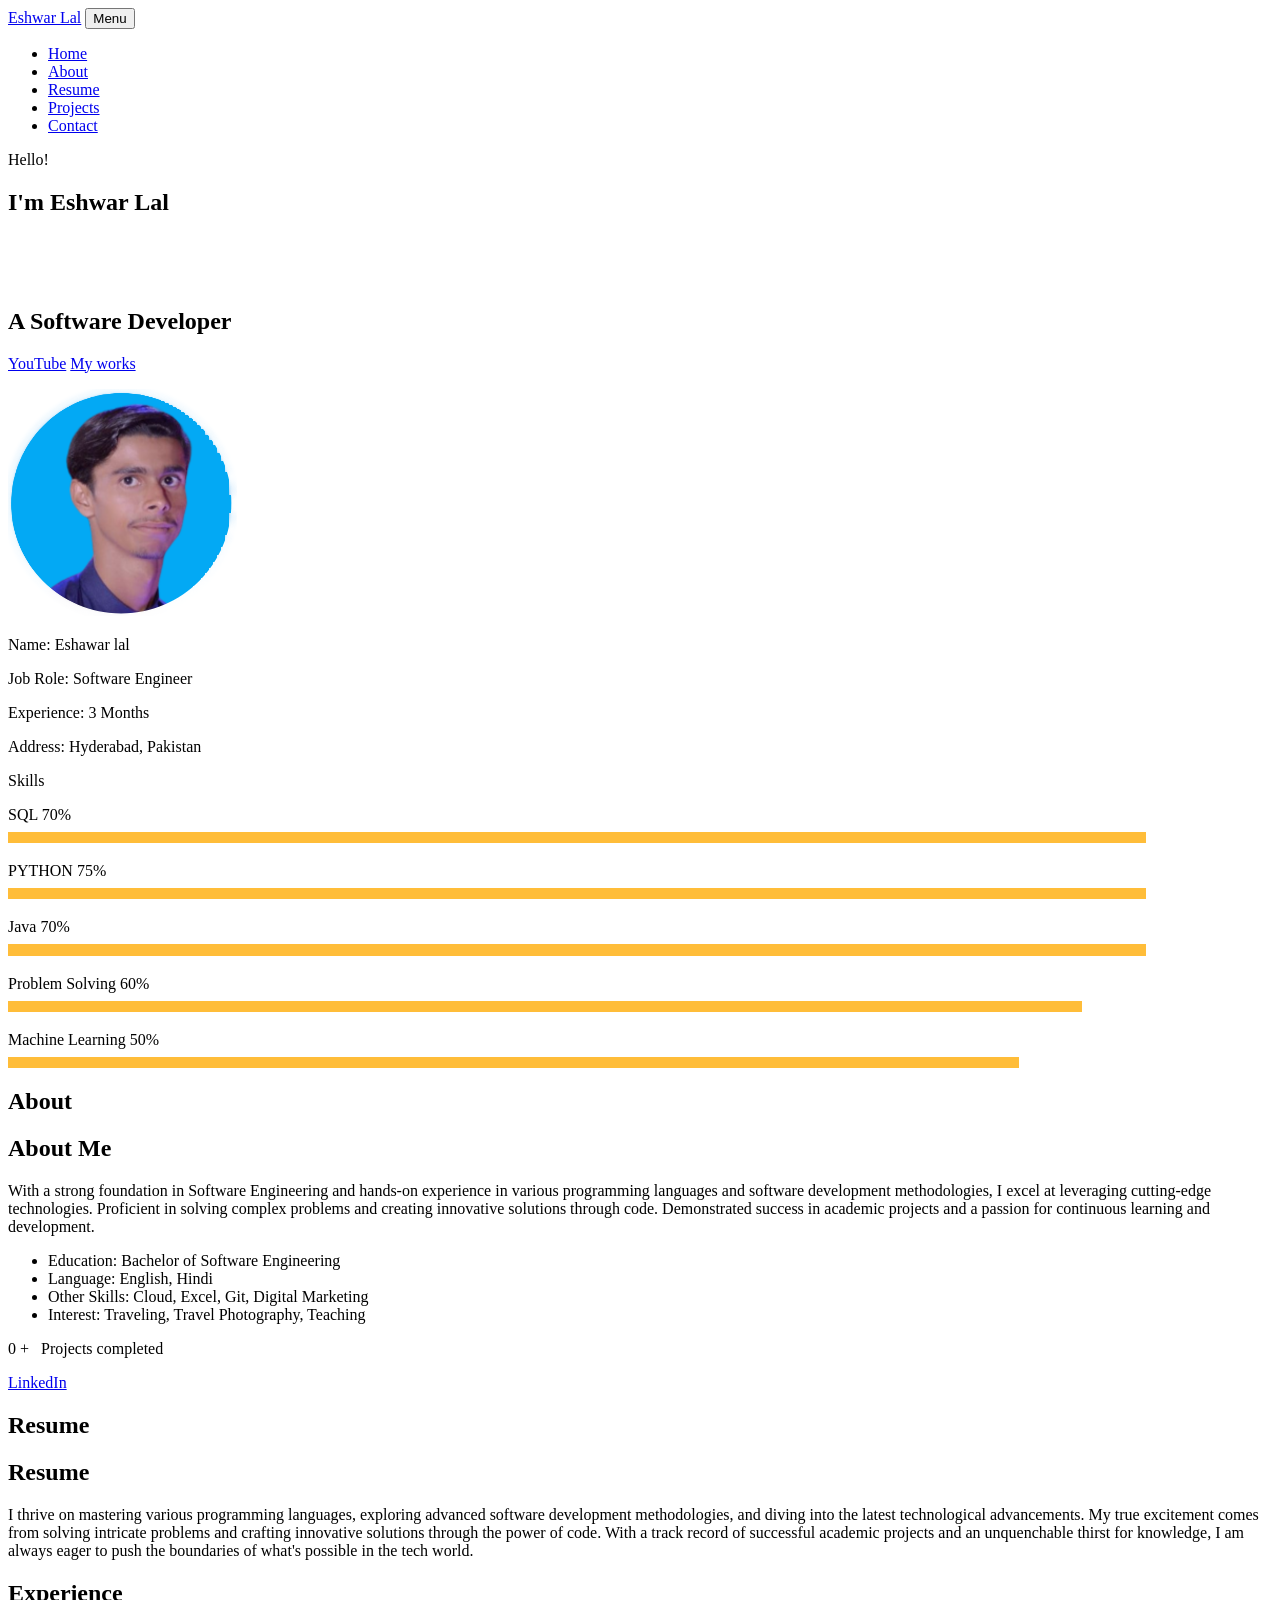
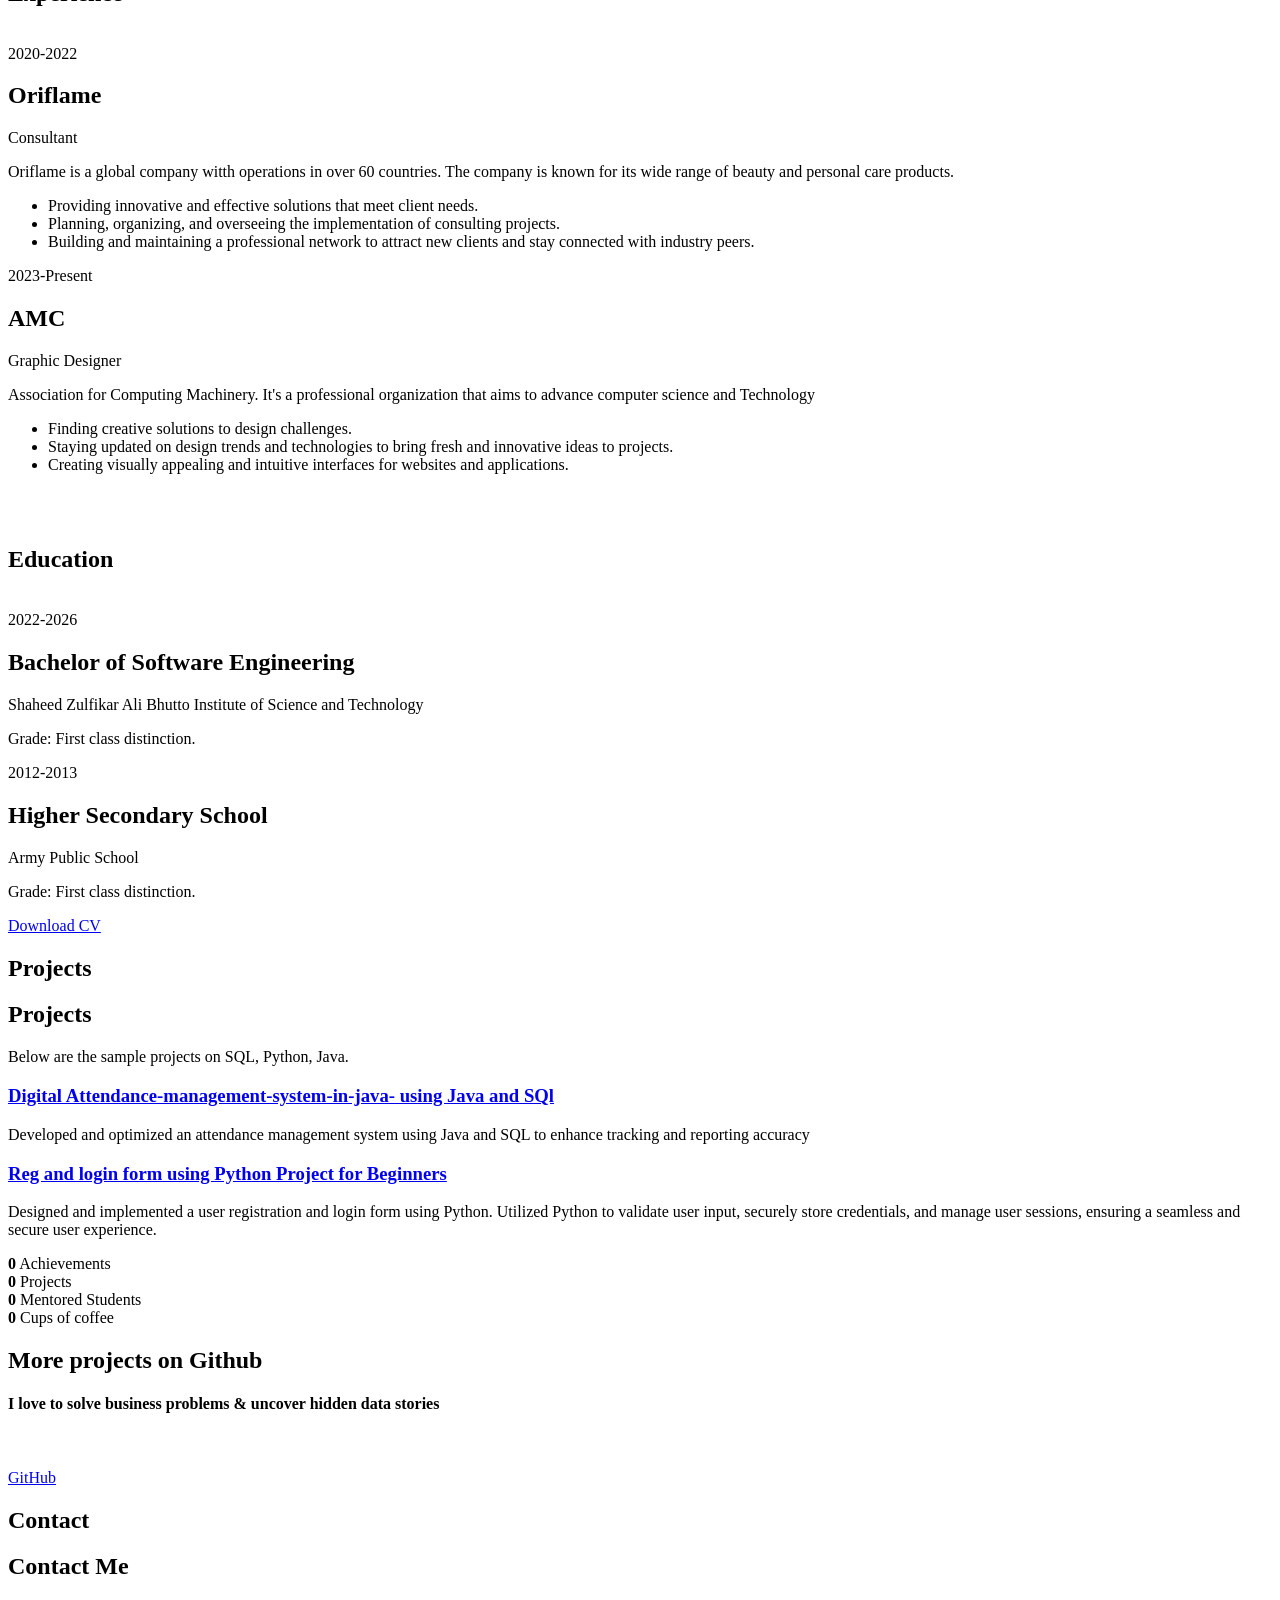
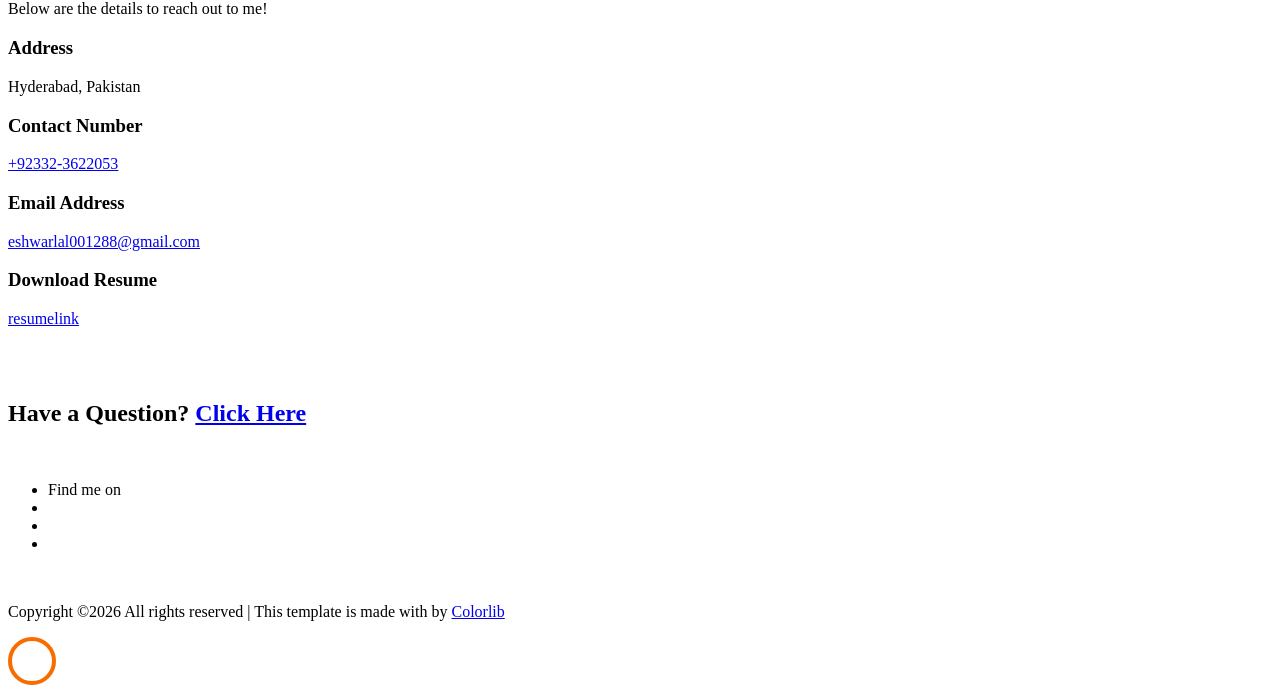
==== index.html @ bea57ed6 "initial commit" ====
<!DOCTYPE html>
<html lang="en">
  <head>
    <title>Eshwar Lal Portfolio</title>
    <meta charset="utf-8">
    <meta name="viewport" content="width=device-width, initial-scale=1, shrink-to-fit=no">
    
    <link href="https://fonts.googleapis.com/css?family=Poppins:100,200,300,400,500,600,700,800,900" rel="stylesheet">

    <link rel="stylesheet" href="css/open-iconic-bootstrap.min.css">
    <link rel="stylesheet" href="css/animate.css">
    
    <link rel="stylesheet" href="css/owl.carousel.min.css">
    <link rel="stylesheet" href="css/owl.theme.default.min.css">
    <link rel="stylesheet" href="css/magnific-popup.css">

    <link rel="stylesheet" href="css/aos.css">

    <link rel="stylesheet" href="css/ionicons.min.css">
    
    <link rel="stylesheet" href="css/flaticon.css">
    <link rel="stylesheet" href="css/icomoon.css">
    <link rel="stylesheet" href="css/style.css">



<style>

/*======================================
//--//-->   ABOUT
======================================*/

.about-mf .box-shadow-full {
  padding-top: 4rem;
  padding-bottom: 4rem;
}

.about-mf .about-img {
  margin-bottom: 2rem;
}

.about-mf .about-img img {
  margin-left: 10px;
}


.skill-mf .progress {
  /* background-color: #cde1f8; */
  margin: .5rem 0 1.2rem 0;
  border-radius: 0;
  height: .7rem;
}

.skill-mf .progress .progress-bar {
  height: .7rem;
  background-color: #ffbd39;
}


/* Animation styles */
#typing-animation {
  position: relative;
  font-size: 30px;
  font-weight: bold;
  color: rgb(255, 255, 255);
  overflow: hidden;
  white-space: nowrap;
  animation: typing 3s steps(20, end) infinite;
}

#typing-animation:before {
  content: "";
  /* position: absolute; */
  top: 0;
  left: 0;
  width: 0;
  height: 100%;
  background-color: #ccc;
  animation: typing-cursor 0.5s ease-in-out infinite;
}

@keyframes typing {
  from {
    width: 0;
  }
  to {
    width: 100%;
  }
}

@keyframes typing-cursor {
  from {
    width: 5px;
  }
  to {
    width: 0;
  }
}


/* project image zoom effect */

.zoom-effect {
  overflow: hidden;
  transition: transform 0.3s ease-out;
}

.zoom-effect:hover {
  transform: scale(1.1);
}


</style>


  </head>
  <body data-spy="scroll" data-target=".site-navbar-target" data-offset="300">
	  
	  
    <nav class="navbar navbar-expand-lg navbar-dark ftco_navbar ftco-navbar-light site-navbar-target" id="ftco-navbar">
	    <div class="container">
	      <a class="navbar-brand" href="index.html">Eshwar Lal</a>
	      <button class="navbar-toggler js-fh5co-nav-toggle fh5co-nav-toggle" type="button" data-toggle="collapse" data-target="#ftco-nav" aria-controls="ftco-nav" aria-expanded="false" aria-label="Toggle navigation">
	        <span class="oi oi-menu"></span> Menu
	      </button>

	      <div class="collapse navbar-collapse" id="ftco-nav">
	        <ul class="navbar-nav nav ml-auto">
	          <li class="nav-item"><a href="#home-section" class="nav-link"><span>Home</span></a></li>
	          <li class="nav-item"><a href="#about-section" class="nav-link"><span>About</span></a></li>
	          <li class="nav-item"><a href="#resume-section" class="nav-link"><span>Resume</span></a></li>
	          <li class="nav-item"><a href="#project-section" class="nav-link"><span>Projects</span></a></li>
	          <li class="nav-item"><a href="#contact-section" class="nav-link"><span>Contact</span></a></li>
	        </ul>
	      </div>
	    </div>
	  </nav>
	  <section id="home-section" class="hero">
		  <div class="home-slider  owl-carousel">
	       <div class="slider-item ">
	      	<div class="overlay"></div>
	         <div class="container">
	          <div class="row d-md-flex no-gutters slider-text align-items-end justify-content-end" data-scrollax-parent="true">
	          	<div class="one-third js-fullheight order-md-last img" style="background-image:url(images/.png);">
	          	 <div class="overlay"></div>
	          	</div>
		          <div class="one-forth d-flex  align-items-center ftco-animate" data-scrollax=" properties: { translateY: '70%' }">
		          	<div class="text">
		          		<span class="subheading">Hello!</span>
			            <h1 class="mb-4 mt-3">I'm <span>Eshwar Lal </span></h1>

						<!-- Element to contain animated typing -->
						<span id="typing-animation"></span>

						<script>

						// Initialize the typing animation
						const typingAnimationElement = document.getElementById('typing-animation');

						// Create an array of typing text
						const typingTexts = [
						'Software Engineer  ',
						// 'Engineer  ',
						
						];

						// Create a function to display the typing animation for a given text
						function playTypingAnimation(text) {
						// Loop through each character and add it to the element
						for (let i = 0; i < text.length; i++) {
							setTimeout(() => {
							typingAnimationElement.textContent += text[i];
							}, i * 200); // Increase the delay to slow down the typing animation
						}

						// Once the animation is complete, reset the text and start over
						setTimeout(() => {
							typingAnimationElement.textContent = '';
							playTypingAnimation(typingTexts[(typingTexts.indexOf(text) + 1) % typingTexts.length]);
						}, text.length * 200);
						}

						// Start the typing animation loop
						playTypingAnimation(typingTexts[0]);

						</script>

						<br>
						<br>
			            <h2>A Software Developer </h2>
						<!-- <h2 class="d-flex" style="margin-bottom: 0">With over 5 years of experience</h2> -->
						<!-- <br> -->
			            <p><a href="https://www.youtube.com/@rathieshwar214" class="btn btn-primary py-3 px-4">YouTube</a> 
							<a href="https://github.com/Eshwarrathi" class="btn btn-white btn-outline-white py-3 px-4">My works</a></p>
		            </div>
		          </div>
	        	</div>
	        </div>
	      </div>
		</div>
    </section>



    <section class="ftco-about img ftco-section ftco-no-pb" id="about-section">
    	<div class="container">
			<div class="row">
				<div class="row d-flex align-items-stretch">
				<!-- <div class="row d-flex"> -->
					<div class="col-md-6 col-lg-5 d-flex">
						<div class="img-about img d-flex align-items-stretch">
							<div class="overlay">
								<div class="row">
									<div class="col-sm-6 col-md-5">
									  <div class="about-img">
										<img src="images/about-me.png" class="img-fluid rounded b-shadow-a" alt="">
									  </div>
									</div>
									<!-- Details next to profile image -->
									<div class="col-sm-6 col-md-7">
									  <div class="about-info">
										<p><span class="title-s">Name: </span> <span>Eshawar lal</span></p>
										<p><span class="title-s">Job Role: </span> <span>Software Engineer</span></p>
										<p><span class="title-s">Experience: </span> <span>3 Months</span></p>
										<p><span class="title-s">Address: </span> <span>Hyderabad, Pakistan</span></p>
									  </div>
									</div>
								  </div>

								<div class="skill-mf">
									<p class="title-s">Skills</p>
									<span>SQL</span> <span class="pull-right">70%</span>
									<div class="progress">
										<div class="progress-bar" role="progressbar" style="width: 90%;" aria-valuenow="95" aria-valuemin="0"
											aria-valuemax="100"></div>
									</div>
									
									<span>PYTHON</span> <span class="pull-right">75%</span>
									<div class="progress">
										<div class="progress-bar" role="progressbar" style="width: 90%" aria-valuenow="85" aria-valuemin="0"
											aria-valuemax="100"></div>
									</div>
									
									<span>Java</span> <span class="pull-right">70%</span>
									<div class="progress">
										<div class="progress-bar" role="progressbar" style="width: 90%" aria-valuenow="90" aria-valuemin="0"
											aria-valuemax="100"></div>
									</div>
									
									<span>Problem Solving</span> <span class="pull-right">60%</span>
									<div class="progress">
										<div class="progress-bar" role="progressbar" style="width: 85%" aria-valuenow="85" aria-valuemin="0"
											aria-valuemax="100"></div>
									</div>
									
									<span>Machine Learning</span> <span class="pull-right">50%</span>
									<div class="progress">
										<div class="progress-bar" role="progressbar" style="width: 80%" aria-valuenow="80" aria-valuemin="0"
											aria-valuemax="100"></div>
									</div>
								</div>
							</div>
						</div>
					</div>
					
					<div class="col-md-6 col-lg-7 pl-lg-5 pb-5">
						<div class="row justify-content-start pb-3">
							<div class="col-md-12 heading-section ftco-animate">
								
								<h1 class="big">About</h1>
								<h2 class="mb-4">About Me</h2>
								
								<p>With a strong foundation in Software Engineering and hands-on experience in various programming languages and software development methodologies, 
									I excel at leveraging cutting-edge technologies. Proficient in solving complex problems and creating innovative solutions through code. 
									Demonstrated success in academic projects and a passion for continuous learning and development.</p>
								<ul class="about-info mt-4 px-md-0 px-2">
									<!-- <li class="d-flex"><span>Profile:</span> <span>Data Science &amp; Analytics</span></li> -->
									<!-- <li class="d-flex"><span>Domain:</span> <span>Retail, Ecommerce, BFSI &amp; Digital Marketing</span></li> -->
									<li class="d-flex"><span>Education:</span> <span>Bachelor of Software Engineering</span></li>
									<li class="d-flex"><span>Language:</span> <span>English, Hindi</span></li>
									<!-- <li class="d-flex"><span>BI Tools:</span> <span>Microsoft Power BI, Looker &amp; Tableau</span></li> -->
									<li class="d-flex"><span>Other Skills:</span> <span>Cloud, Excel, Git, Digital Marketing</span></li>
									<li class="d-flex"><span>Interest:</span> <span>Traveling, Travel Photography, Teaching</span></li>
									
								</ul>
							</div>
						</div>


						<div class="counter-wrap ftco-animate d-flex mt-md-3">
							<div class="text">
								<p class="mb-4">
									<span class="number" data-number="5">0</span> <span>+</span>
									<span>&nbsp; Projects completed</span>
								</p>
								<p><a href="https://www.linkedin.com/in/eshwarrathi" class="btn btn-primary py-3 px-3">LinkedIn</a></p>
							</div>
						</div>
					</div>
				</div>
			</div>
		</div>
    </section>



	
    <section class="ftco-section ftco-no-pb" id="resume-section">
    	<div class="container">
    		<div class="row justify-content-center pb-5">
          <div class="col-md-10 heading-section text-center ftco-animate">
          	<h1 class="big big-2">Resume</h1>
            <h2 class="mb-4">Resume</h2>
            <p>I thrive on mastering various programming languages, exploring advanced software development methodologies, and diving into the latest technological advancements. My true excitement comes from solving intricate problems and crafting innovative solutions through the power of code. With a track record of successful academic projects and an unquenchable thirst for knowledge, I am always eager to push the boundaries of what's possible in the tech world.</p>
          </div>
        </div>

		<div class="row">
			<h1 class="big-4">Experience</h1>
			<div class="underline"></div>
		</div>
		<br>
		
		<div class="row">
				<div class="col-md-6">
					<div class="resume-wrap ftco-animate">
						<span class="date">2020-2022</span>
						<h2>Oriflame</h2>
						<span class="position">Consultant</span>
						<p class="mt-4">Oriflame is a global company witth operations in over 60 countries. The company is known for its wide range of beauty and personal care products. 
							<ul>
								<li>Providing innovative and effective solutions that meet client needs.</li>
								<li>Planning, organizing, and overseeing the implementation of consulting projects.</li>
								<li>Building and maintaining a professional network to attract new clients and stay connected with industry peers. </li>
							</ul>
						</p>
					</div>

				</div>

				<div class="col-md-6">
					<div class="resume-wrap ftco-animate">
						<span class="date">2023-Present</span>
						<h2>AMC</h2>
						<span class="position">Graphic Designer</span>
						<p class="mt-4">Association for Computing Machinery. It's a professional organization that aims to advance computer science and Technology  
							<ul>
								<li>Finding creative solutions to design challenges. </li>
								<li>Staying updated on design trends and technologies to bring fresh and innovative ideas to projects.</li>
								<li>Creating visually appealing and intuitive interfaces for websites and applications.</li>
							</ul>
						</p>
					</div>

				</div>
			</div>

		<br>
		<br>

		<div class="row">
			<h1 class="big-4">Education</h1>
			<div class="underline"></div>
		</div>
		<br>
		
			<div class="row">
    			<div class="col-md-6">
    				<div class="resume-wrap ftco-animate">
    					<span class="date">2022-2026</span>
    					<h2>Bachelor of Software Engineering</h2>
    					<span class="position">Shaheed Zulfikar Ali Bhutto Institute of Science and Technology </span>
    					<p class="mt-4">Grade: First class distinction.</p>
    				</div>
    			</div>

    			<div class="col-md-6">
    				<div class="resume-wrap ftco-animate">
    					<span class="date">2012-2013</span>
    					<h2>Higher Secondary School</h2>
    					<span class="position">Army Public School</span>
    					<p class="mt-4">Grade: First class distinction.</p>
    				</div>
				</div>
    		</div>

    		<div class="row justify-content-center mt-5">
    			<div class="col-md-6 text-center ftco-animate">
    				<p><a href="#" class="btn btn-primary py-4 px-5">Download CV</a></p>
    			</div>
    		</div>
    	</div>
    </section>

   

    <section class="ftco-section" id="project-section">
      <div class="container">
        <div class="row justify-content-center mb-5 pb-5">
          <div class="col-md-7 heading-section text-center ftco-animate">
            <h1 class="big big-2">Projects</h1>
            <h2 class="mb-4">Projects</h2>
            <p>Below are the sample projects on SQL, Python, Java.</p>
          </div>
        </div>
        <div class="row d-flex">
          <div class="col-md-4 d-flex ftco-animate">
          	<div class="blog-entry justify-content-end">
              <a href="https://github.com/Eshwarrathi/Attendance-management-system-in-java-" class="block-20 zoom-effect" style="background-image: url('images/attendance_management-copy.png');">
              </a>
              <div class="text mt-3 float-right d-block">

                <h3 class="heading"><a href="https://github.com/Eshwarrathi/Attendance-management-system-in-java-">Digital Attendance-management-system-in-java- using Java and SQl</a></h3>
                <p>Developed and optimized an attendance management system using Java and SQL to enhance tracking and reporting accuracy</p>
              </div>
            </div>
          </div>
          <div class="col-md-4 d-flex ftco-animate">
          	<div class="blog-entry justify-content-end">
              <a href="https://github.com/Eshwarrathi/reg-and-login-page-python" class="block-20 zoom-effect" style="background-image: url('images/proj_21.jpg');">
              </a>
              <div class="text mt-3 float-right d-block">

                <h3 class="heading"><a href="https://github.com/Eshwarrathi/reg-and-login-page-python">Reg and login form using Python Project for Beginners</a></h3>
                <p>Designed and implemented a user registration and login form using Python. Utilized Python to validate user input, securely store credentials, and manage user sessions, ensuring a seamless and secure user experience.</p>
              </div>
            </div>
          </div>
          <!-- <div class="col-md-4 d-flex ftco-animate">
          	<div class="blog-entry">
              <a href="https://github.com/rishabhnmishra/Madhav_Store_Analysis_PowerBI/blob/main/Madhav%20Store%20dashboard.jpg" class="block-20 zoom-effect" style="background-image: url('images/proj_3.jpg');">
              </a>
              <div class="text mt-3 float-right d-block">

                <h3 class="heading"><a href="https://github.com/rishabhnmishra/Madhav_Store_Analysis_PowerBI/blob/main/Madhav%20Store%20dashboard.jpg">Power BI Sales dashboard Project for Beginners</a></h3>
                <p>Designed a power bi dashboard for Madhav Store to track and analyze the online sales data acorss India.</p>
              </div>
            </div>
          </div>
        </div>
	<br> -->
		<!-- added justify-content-center to center align the last two projects -->
		<!-- <div class="row d-flex justify-content-center">  
			<div class="col-md-4 d-flex ftco-animate">
				<div class="blog-entry justify-content-end">
				<a href="https://github.com/rishabhnmishra/sales_forecasting/tree/main" class="block-20 zoom-effect" style="background-image: url('images/proj_4.jpg');">
				</a>
				<div class="text mt-3 float-right d-block">
  
				  <h3 class="heading"><a href="https://github.com/rishabhnmishra/sales_forecasting/tree/main">Sales Forecast- Time Series Forecasting</a></h3>
				  <p>Used multiple machine learning models to forecast sales (retail store) and performed time series analysis.</p>
				</div>
			  </div>
			</div>
			<div class="col-md-4 d-flex ftco-animate">
				<div class="blog-entry justify-content-end">
				<a href="https://github.com/rishabhnmishra/customer_segmentation/blob/main/Customer_Segmentation-final.ipynb" class="block-20 zoom-effect" style="background-image: url('images/proj_5.jpg');">
				</a>
				<div class="text mt-3 float-right d-block">
  
				  <h3 class="heading"><a href="https://github.com/rishabhnmishra/customer_segmentation/blob/main/Customer_Segmentation-final.ipynb">Customer Segmentation using clustering model</a></h3>
				  <p>Developed a ML model to give various recommendations of financial products &amp; services on target customer groups.</p>
				</div>
			  </div>
			</div>
		 </div>
	  </div> -->
    </section>

	<section class="ftco-section ftco-no-pt ftco-no-pb ftco-counter img" id="section-counter">
      <div class="container">
		<div class="row d-md-flex align-items-center">
          <div class="col-md d-flex justify-content-center counter-wrap ftco-animate">
            <div class="block-18">
              <div class="text">
                <strong class="number" data-number="20">0</strong>
                <span>Achievements</span>
              </div>
            </div>
          </div>
          <div class="col-md d-flex justify-content-center counter-wrap ftco-animate">
            <div class="block-18">
              <div class="text">
                <strong class="number" data-number="10">0</strong>
                <span>Projects</span>
              </div>
            </div>
          </div>
          <div class="col-md d-flex justify-content-center counter-wrap ftco-animate">
            <div class="block-18">
              <div class="text">
                <strong class="number" data-number="100">0</strong>
                <span>Mentored Students</span>
              </div>
            </div>
          </div>
          <div class="col-md d-flex justify-content-center counter-wrap ftco-animate">
            <div class="block-18">
              <div class="text">
                <strong class="number" data-number="500">0</strong>
                <span>Cups of coffee</span>
              </div>
            </div>
          </div>
        </div>
      </div>
	
	  <div class="ftco-section ftco-hireme img margin-top" style="background-image: url(images/bg_1.jpg)">
			<!-- <div class="container"> -->
				<div class="row justify-content-center">
					<div class="col-md-7 ftco-animate text-center">
						<h2>More projects on<span> Github  </span> </h2>
						<div class="heading"> <h4> I love to solve business problems &amp; uncover hidden data stories </h4>
						<br>
						<p><a href="https://github.com/Eshwarrathi" class="btn btn-primary py-3 px-5">GitHub</a></p>
						</div>
					</div>
				</div>
			<!-- </div> -->
		</div>
	</section>



    <section class="ftco-section contact-section ftco-no-pb" id="contact-section">
      <div class="container">
      	<div class="row justify-content-center mb-5 pb-3">
          <div class="col-md-7 heading-section text-center ftco-animate">
            <h1 class="big big-2">Contact</h1>
            <h2 class="mb-4">Contact Me</h2>
            <p>Below are the details to reach out to me!</p>
          </div>
        </div>

        <div class="row d-flex contact-info mb-5">
          <div class="col-md-6 col-lg-3 d-flex ftco-animate">
          	<div class="align-self-stretch box p-4 text-center">
          		<div class="icon d-flex align-items-center justify-content-center">
          			<span class="icon-map-signs"></span>
          		</div>
          		<h3 class="mb-4">Address</h3>
	            <p>Hyderabad, Pakistan</p>
	          </div>
          </div>
          <div class="col-md-6 col-lg-3 d-flex ftco-animate">
          	<div class="align-self-stretch box p-4 text-center">
          		<div class="icon d-flex align-items-center justify-content-center">
          			<span class="icon-phone2"></span>
          		</div>
          		<h3 class="mb-4">Contact Number</h3>
	            <p><a href="tel://0101010101">+92332-3622053</a></p>
	          </div>
          </div>
          <div class="col-md-6 col-lg-3 d-flex ftco-animate">
          	<div class="align-self-stretch box p-4 text-center">
          		<div class="icon d-flex align-items-center justify-content-center">
          			<span class="icon-paper-plane"></span>
          		</div>
          		<h3 class="mb-4">Email Address</h3>
	            <p><a href="mailto:info@yoursite.com">eshwarlal001288@gmail.com</a></p>
	          </div>
          </div>
          <div class="col-md-6 col-lg-3 d-flex ftco-animate">
          	<div class="align-self-stretch box p-4 text-center">
          		<div class="icon d-flex align-items-center justify-content-center">
          			<span class="icon-globe"></span>
          		</div>
          		<h3 class="mb-4">Download Resume</h3>
	            <p><a href="#">resumelink</a></p>
	          </div>
          </div>

		  <div class="container">
			<br>
			<br>
			<div class="row justify-content-center">
				<div class="col-md-7 ftco-animate text-center">
					<h2>Have a<span> Question?  </span> <a href="https://forms.gle/vqaLZ4JYTC4XZWhy6" class="btn btn-primary py-3 px-5">Click Here</a> </h2>
				</div>
			</div>
				<br>
					<ul class="ftco-footer-social list-unstyled d-flex justify-content-center align-items-center mb-0">
					  <li class="ftco-animate normal-txt">Find me on  </li>
					  <li class="ftco-animate"><a href="https://www.youtube.com/@rathieshwar214"><span class="icon-youtube"></span></a></li>
					  <li class="ftco-animate"><a href="https://www.linkedin.com/in/eshwarrathi/"><span class="icon-linkedin"></span></a></li>  
					  <!-- <li class="ftco-animate"><a href="https://twitter.com/rishabhnmishra"><span class="icon-twitter"></span></a></li>
					  <li class="ftco-animate"><a href="https://twitter.com/rishabhnmishra"><span class="icon-facebook"></span></a></li> -->
				      <li class="ftco-animate"><a href="https://www.instagram.com/im_eshwarrathi/"><span class="icon-instagram"></span></a></li>
					</ul>
				<br>
		   </div>
   </div>
 </section>


 
	
    <footer class="ftco-footer ftco-section">
		<div class="container">
		  <div class="row">
			<div class="col-md-12 text-center">
  
			  <p><!-- Link back to Colorlib can't be removed. Template is licensed under CC BY 3.0. -->
	Copyright &copy;<script>document.write(new Date().getFullYear());</script> All rights reserved | This template is made with <i class="icon-heart color-danger" aria-hidden="true"></i> by <a href="https://colorlib.com" target="_blank">Colorlib</a>
	<!-- Link back to Colorlib can't be removed. Template is licensed under CC BY 3.0. --></p>
			</div>
		  </div>
		</div>
	  </footer>


  <!-- loader -->
  <div id="ftco-loader" class="show fullscreen"><svg class="circular" width="48px" height="48px"><circle class="path-bg" cx="24" cy="24" r="22" fill="none" stroke-width="4" stroke="#eeeeee"/><circle class="path" cx="24" cy="24" r="22" fill="none" stroke-width="4" stroke-miterlimit="10" stroke="#F96D00"/></svg></div>


  <script src="js/jquery.min.js"></script>
  <script src="js/jquery-migrate-3.0.1.min.js"></script>
  <script src="js/popper.min.js"></script>
  <script src="js/bootstrap.min.js"></script>
  <script src="js/jquery.easing.1.3.js"></script>
  <script src="js/jquery.waypoints.min.js"></script>
  <script src="js/jquery.stellar.min.js"></script>
  <script src="js/owl.carousel.min.js"></script>
  <script src="js/jquery.magnific-popup.min.js"></script>
  <script src="js/aos.js"></script>
  <script src="js/jquery.animateNumber.min.js"></script>
  <script src="js/scrollax.min.js"></script>
  
  <script src="js/main.js"></script>
    
  </body>
</html>
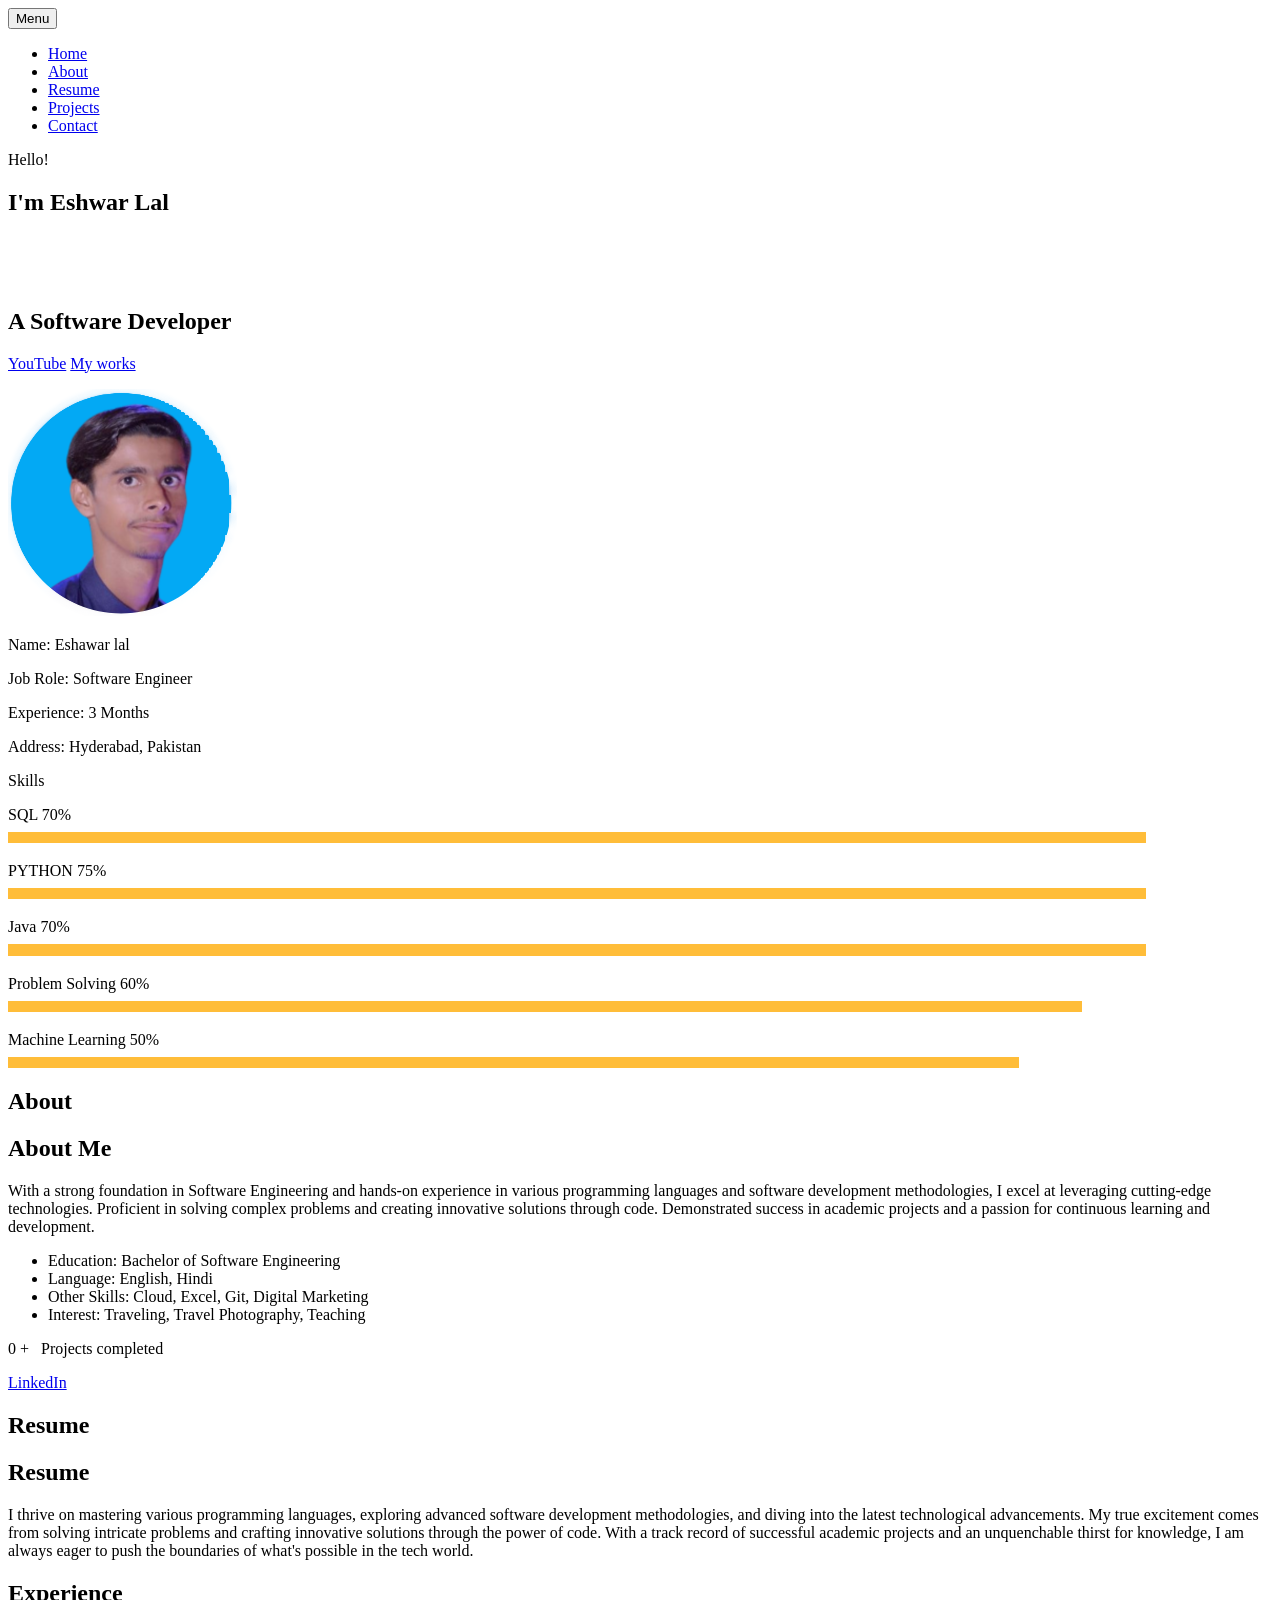
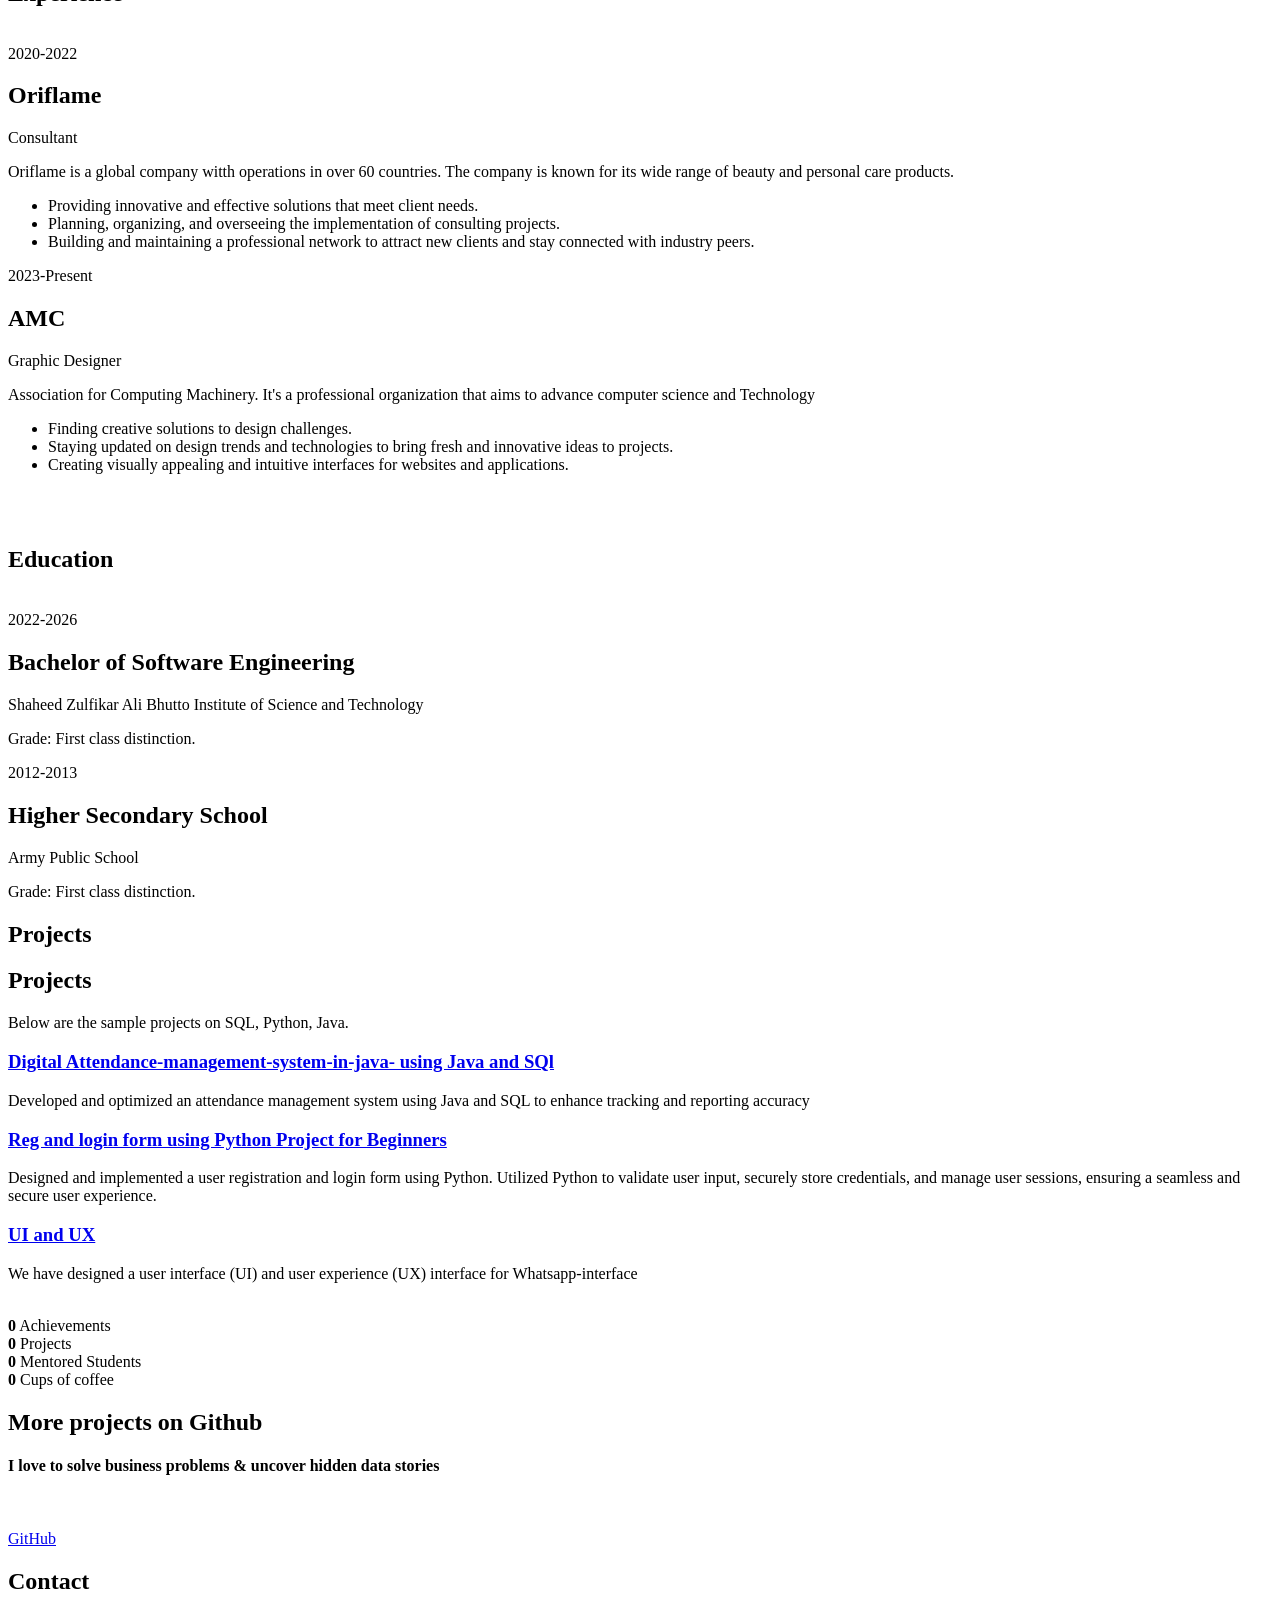
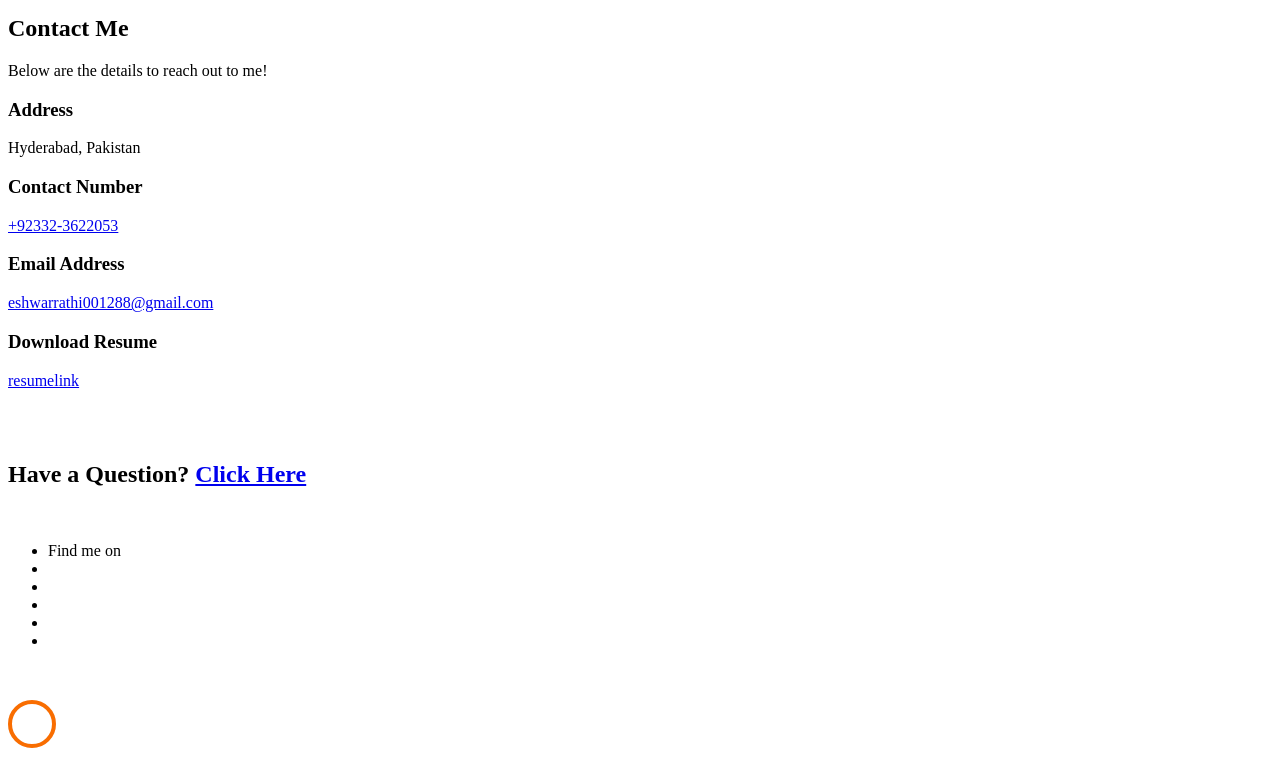
==== commit 2c0fb5d9: "initial" ====
--- a/index.html
+++ b/index.html
@@ -119,7 +119,7 @@
 	  
     <nav class="navbar navbar-expand-lg navbar-dark ftco_navbar ftco-navbar-light site-navbar-target" id="ftco-navbar">
 	    <div class="container">
-	      <a class="navbar-brand" href="index.html">Eshwar Lal</a>
+	      <a class="navbar-brand" href="index.html"></a>
 	      <button class="navbar-toggler js-fh5co-nav-toggle fh5co-nav-toggle" type="button" data-toggle="collapse" data-target="#ftco-nav" aria-controls="ftco-nav" aria-expanded="false" aria-label="Toggle navigation">
 	        <span class="oi oi-menu"></span> Menu
 	      </button>
@@ -141,7 +141,7 @@
 	      	<div class="overlay"></div>
 	         <div class="container">
 	          <div class="row d-md-flex no-gutters slider-text align-items-end justify-content-end" data-scrollax-parent="true">
-	          	<div class="one-third js-fullheight order-md-last img" style="background-image:url(images/.png);">
+	          	<div class="one-third js-fullheight order-md-last img" style="background-image:url(images/eshwar123.png);">
 	          	 <div class="overlay"></div>
 	          	</div>
 		          <div class="one-forth d-flex  align-items-center ftco-animate" data-scrollax=" properties: { translateY: '70%' }">
@@ -190,7 +190,7 @@
 			            <h2>A Software Developer </h2>
 						<!-- <h2 class="d-flex" style="margin-bottom: 0">With over 5 years of experience</h2> -->
 						<!-- <br> -->
-			            <p><a href="https://www.youtube.com/@rathieshwar214" class="btn btn-primary py-3 px-4">YouTube</a> 
+			            <p><a href="https://www.youtube.com/@EshwarcyberNerdHub" class="btn btn-primary py-3 px-4">YouTube</a> 
 							<a href="https://github.com/Eshwarrathi" class="btn btn-white btn-outline-white py-3 px-4">My works</a></p>
 		            </div>
 		          </div>
@@ -384,12 +384,12 @@
 				</div>
     		</div>
 
-    		<div class="row justify-content-center mt-5">
+    		<!-- <div class="row justify-content-center mt-5">
     			<div class="col-md-6 text-center ftco-animate">
     				<p><a href="#" class="btn btn-primary py-4 px-5">Download CV</a></p>
     			</div>
     		</div>
-    	</div>
+    	</div> -->
     </section>
 
    
@@ -426,19 +426,19 @@
               </div>
             </div>
           </div>
-          <!-- <div class="col-md-4 d-flex ftco-animate">
+          <div class="col-md-4 d-flex ftco-animate">
           	<div class="blog-entry">
-              <a href="https://github.com/rishabhnmishra/Madhav_Store_Analysis_PowerBI/blob/main/Madhav%20Store%20dashboard.jpg" class="block-20 zoom-effect" style="background-image: url('images/proj_3.jpg');">
+              <a href="https://github.com/Eshwarrathi/Whatsapp-interface" class="block-20 zoom-effect" style="background-image: url('images/proj_4.png');">
               </a>
               <div class="text mt-3 float-right d-block">
 
-                <h3 class="heading"><a href="https://github.com/rishabhnmishra/Madhav_Store_Analysis_PowerBI/blob/main/Madhav%20Store%20dashboard.jpg">Power BI Sales dashboard Project for Beginners</a></h3>
-                <p>Designed a power bi dashboard for Madhav Store to track and analyze the online sales data acorss India.</p>
+                <h3 class="heading"><a href="https://github.com/Eshwarrathi/Whatsapp-interface">UI and UX </a></h3>
+                <p>We have designed a user interface (UI) and user experience (UX) interface for Whatsapp-interface</p>
               </div>
             </div>
           </div>
         </div>
-	<br> -->
+	<br> 
 		<!-- added justify-content-center to center align the last two projects -->
 		<!-- <div class="row d-flex justify-content-center">  
 			<div class="col-md-4 d-flex ftco-animate">
@@ -557,7 +557,7 @@
           			<span class="icon-paper-plane"></span>
           		</div>
           		<h3 class="mb-4">Email Address</h3>
-	            <p><a href="mailto:info@yoursite.com">eshwarlal001288@gmail.com</a></p>
+	            <p><a href="mailto:info@yoursite.com">eshwarrathi001288@gmail.com</a></p>
 	          </div>
           </div>
           <div class="col-md-6 col-lg-3 d-flex ftco-animate">
@@ -581,10 +581,10 @@
 				<br>
 					<ul class="ftco-footer-social list-unstyled d-flex justify-content-center align-items-center mb-0">
 					  <li class="ftco-animate normal-txt">Find me on  </li>
-					  <li class="ftco-animate"><a href="https://www.youtube.com/@rathieshwar214"><span class="icon-youtube"></span></a></li>
+					  <li class="ftco-animate"><a href="https://www.youtube.com/@EshwarcyberNerdHub"><span class="icon-youtube"></span></a></li>
 					  <li class="ftco-animate"><a href="https://www.linkedin.com/in/eshwarrathi/"><span class="icon-linkedin"></span></a></li>  
-					  <!-- <li class="ftco-animate"><a href="https://twitter.com/rishabhnmishra"><span class="icon-twitter"></span></a></li>
-					  <li class="ftco-animate"><a href="https://twitter.com/rishabhnmishra"><span class="icon-facebook"></span></a></li> -->
+					  <li class="ftco-animate"><a href="https://x.com/iamEshwarRathi"><span class="icon-twitter"></span></a></li>
+					  <li class="ftco-animate"><a href="https://www.facebook.com/eshwar.rathi.3"><span class="icon-facebook"></span></a></li>
 				      <li class="ftco-animate"><a href="https://www.instagram.com/im_eshwarrathi/"><span class="icon-instagram"></span></a></li>
 					</ul>
 				<br>
@@ -601,7 +601,7 @@
 			<div class="col-md-12 text-center">
   
 			  <p><!-- Link back to Colorlib can't be removed. Template is licensed under CC BY 3.0. -->
-	Copyright &copy;<script>document.write(new Date().getFullYear());</script> All rights reserved | This template is made with <i class="icon-heart color-danger" aria-hidden="true"></i> by <a href="https://colorlib.com" target="_blank">Colorlib</a>
+	<!-- Copyright &copy;<script>document.write(new Date().getFullYear());</script> All rights reserved | This template is made with <i class="icon-heart color-danger" aria-hidden="true"></i> by <a href="https://colorlib.com" target="_blank">Colorlib</a> -->
 	<!-- Link back to Colorlib can't be removed. Template is licensed under CC BY 3.0. --></p>
 			</div>
 		  </div>
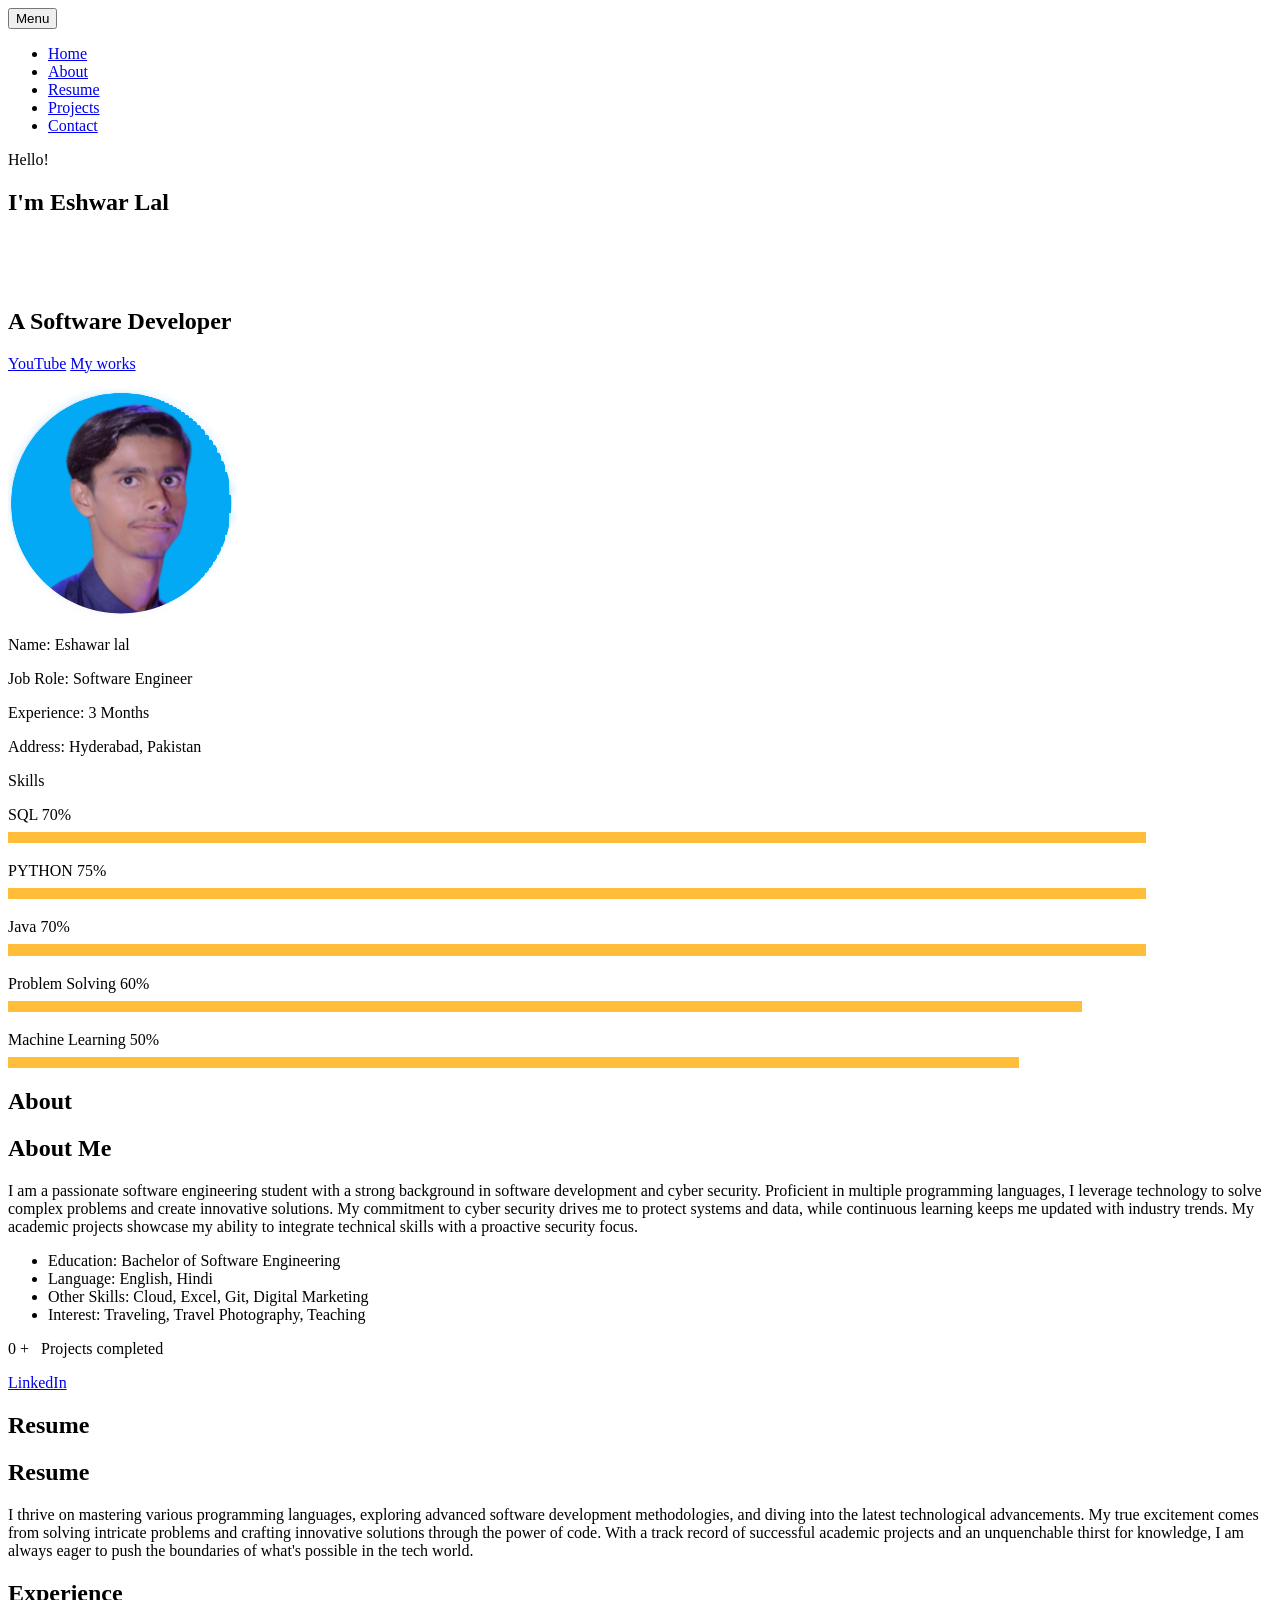
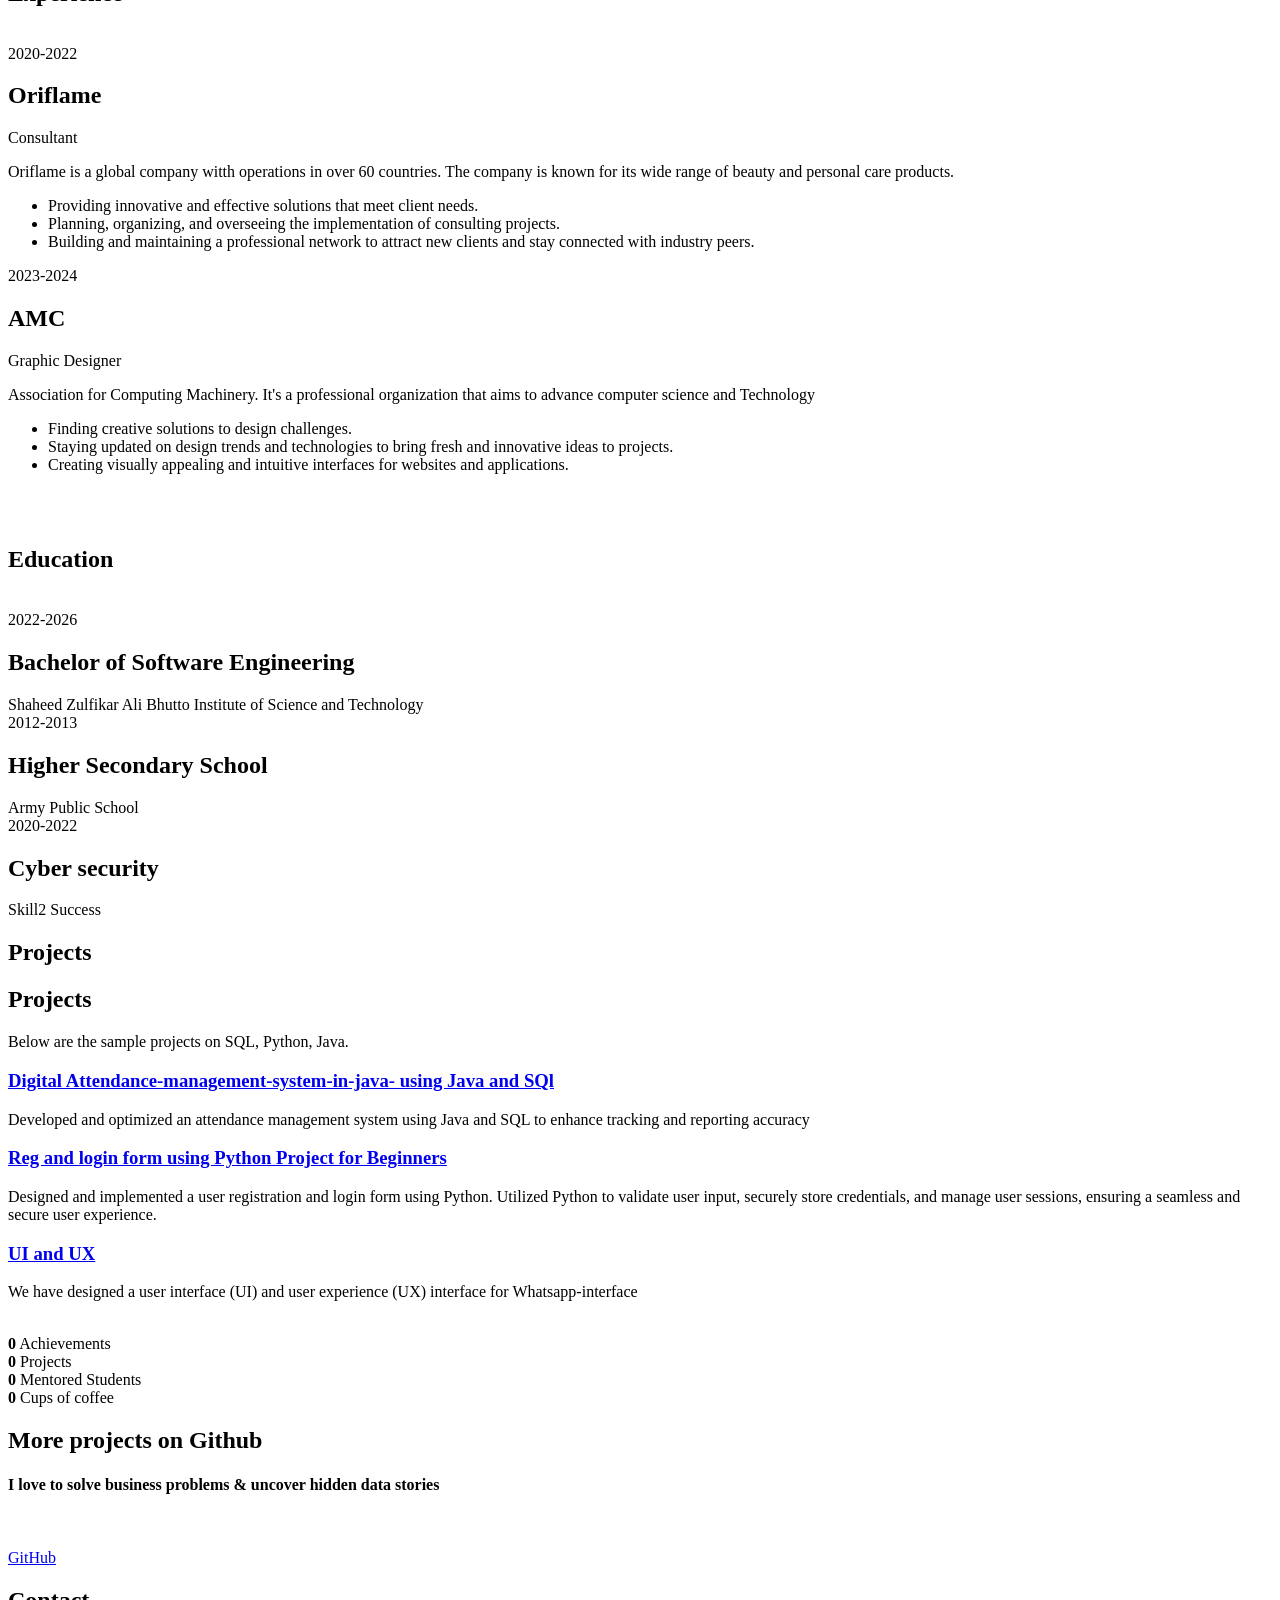
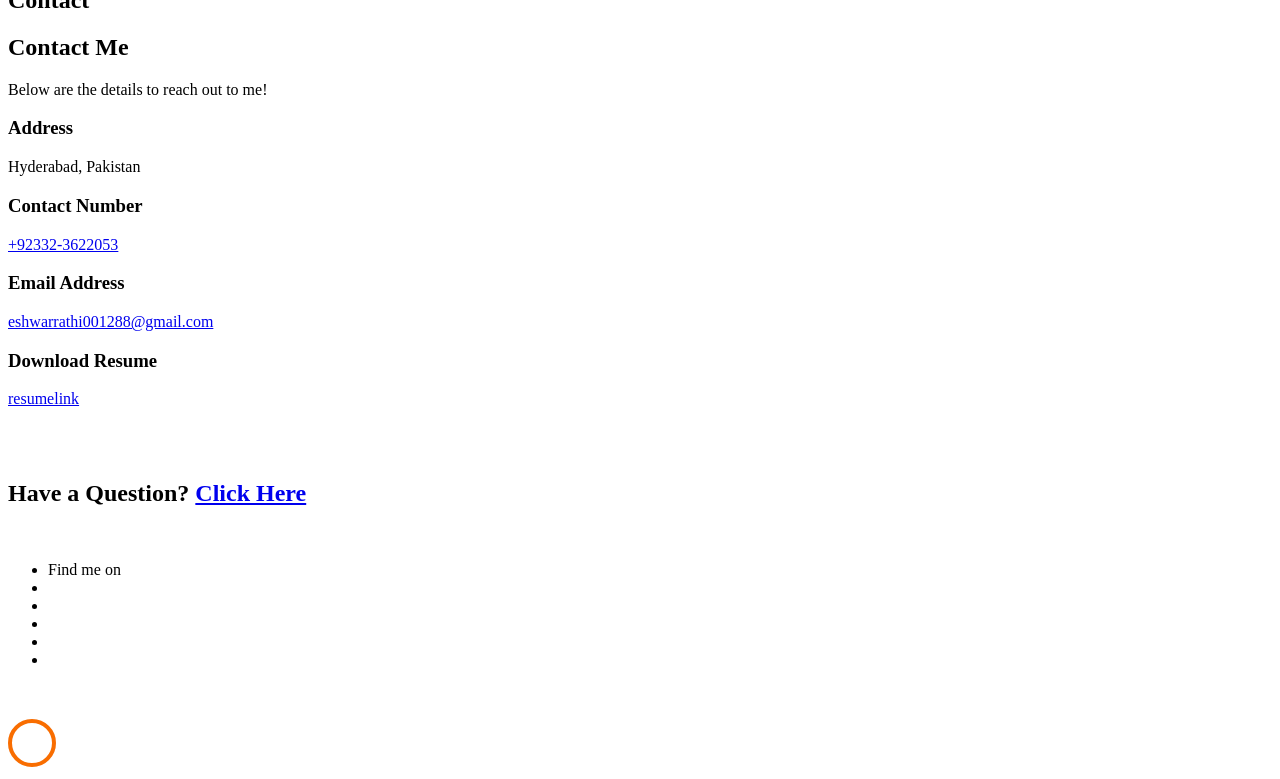
==== commit 66fe95e7: "initail commit" ====
--- a/index.html
+++ b/index.html
@@ -270,9 +270,10 @@
 								<h1 class="big">About</h1>
 								<h2 class="mb-4">About Me</h2>
 								
-								<p>With a strong foundation in Software Engineering and hands-on experience in various programming languages and software development methodologies, 
-									I excel at leveraging cutting-edge technologies. Proficient in solving complex problems and creating innovative solutions through code. 
-									Demonstrated success in academic projects and a passion for continuous learning and development.</p>
+								<p>I am a passionate software engineering student with a strong background in software development and cyber security. 
+									Proficient in multiple programming languages, I leverage technology to solve complex problems and create innovative solutions. 
+									My commitment to cyber security drives me to protect systems and data, while continuous learning keeps me updated with industry trends. 
+									My academic projects showcase my ability to integrate technical skills with a proactive security focus.</p>
 								<ul class="about-info mt-4 px-md-0 px-2">
 									<!-- <li class="d-flex"><span>Profile:</span> <span>Data Science &amp; Analytics</span></li> -->
 									<!-- <li class="d-flex"><span>Domain:</span> <span>Retail, Ecommerce, BFSI &amp; Digital Marketing</span></li> -->
@@ -340,7 +341,7 @@
 
 				<div class="col-md-6">
 					<div class="resume-wrap ftco-animate">
-						<span class="date">2023-Present</span>
+						<span class="date">2023-2024</span>
 						<h2>AMC</h2>
 						<span class="position">Graphic Designer</span>
 						<p class="mt-4">Association for Computing Machinery. It's a professional organization that aims to advance computer science and Technology  
@@ -370,7 +371,7 @@
     					<span class="date">2022-2026</span>
     					<h2>Bachelor of Software Engineering</h2>
     					<span class="position">Shaheed Zulfikar Ali Bhutto Institute of Science and Technology </span>
-    					<p class="mt-4">Grade: First class distinction.</p>
+    					<!-- <p class="mt-4">Grade: First class distinction.</p> -->
     				</div>
     			</div>
 
@@ -379,10 +380,19 @@
     					<span class="date">2012-2013</span>
     					<h2>Higher Secondary School</h2>
     					<span class="position">Army Public School</span>
-    					<p class="mt-4">Grade: First class distinction.</p>
+    					<!-- <p class="mt-4">Grade: First class distinction.</p>-->
     				</div>
 				</div>
     		</div>
+			<div class="row">
+    			<div class="col-md-6">
+    				<div class="resume-wrap ftco-animate">
+    					<span class="date">2020-2022</span>
+    					<h2>Cyber security</h2>
+    					<span class="position">Skill2 Success  </span>
+    				<!--	<p class="mt-4">Grade: First class distinctio.</p> -->
+    				</div>
+    			</div>
 
     		<!-- <div class="row justify-content-center mt-5">
     			<div class="col-md-6 text-center ftco-animate">
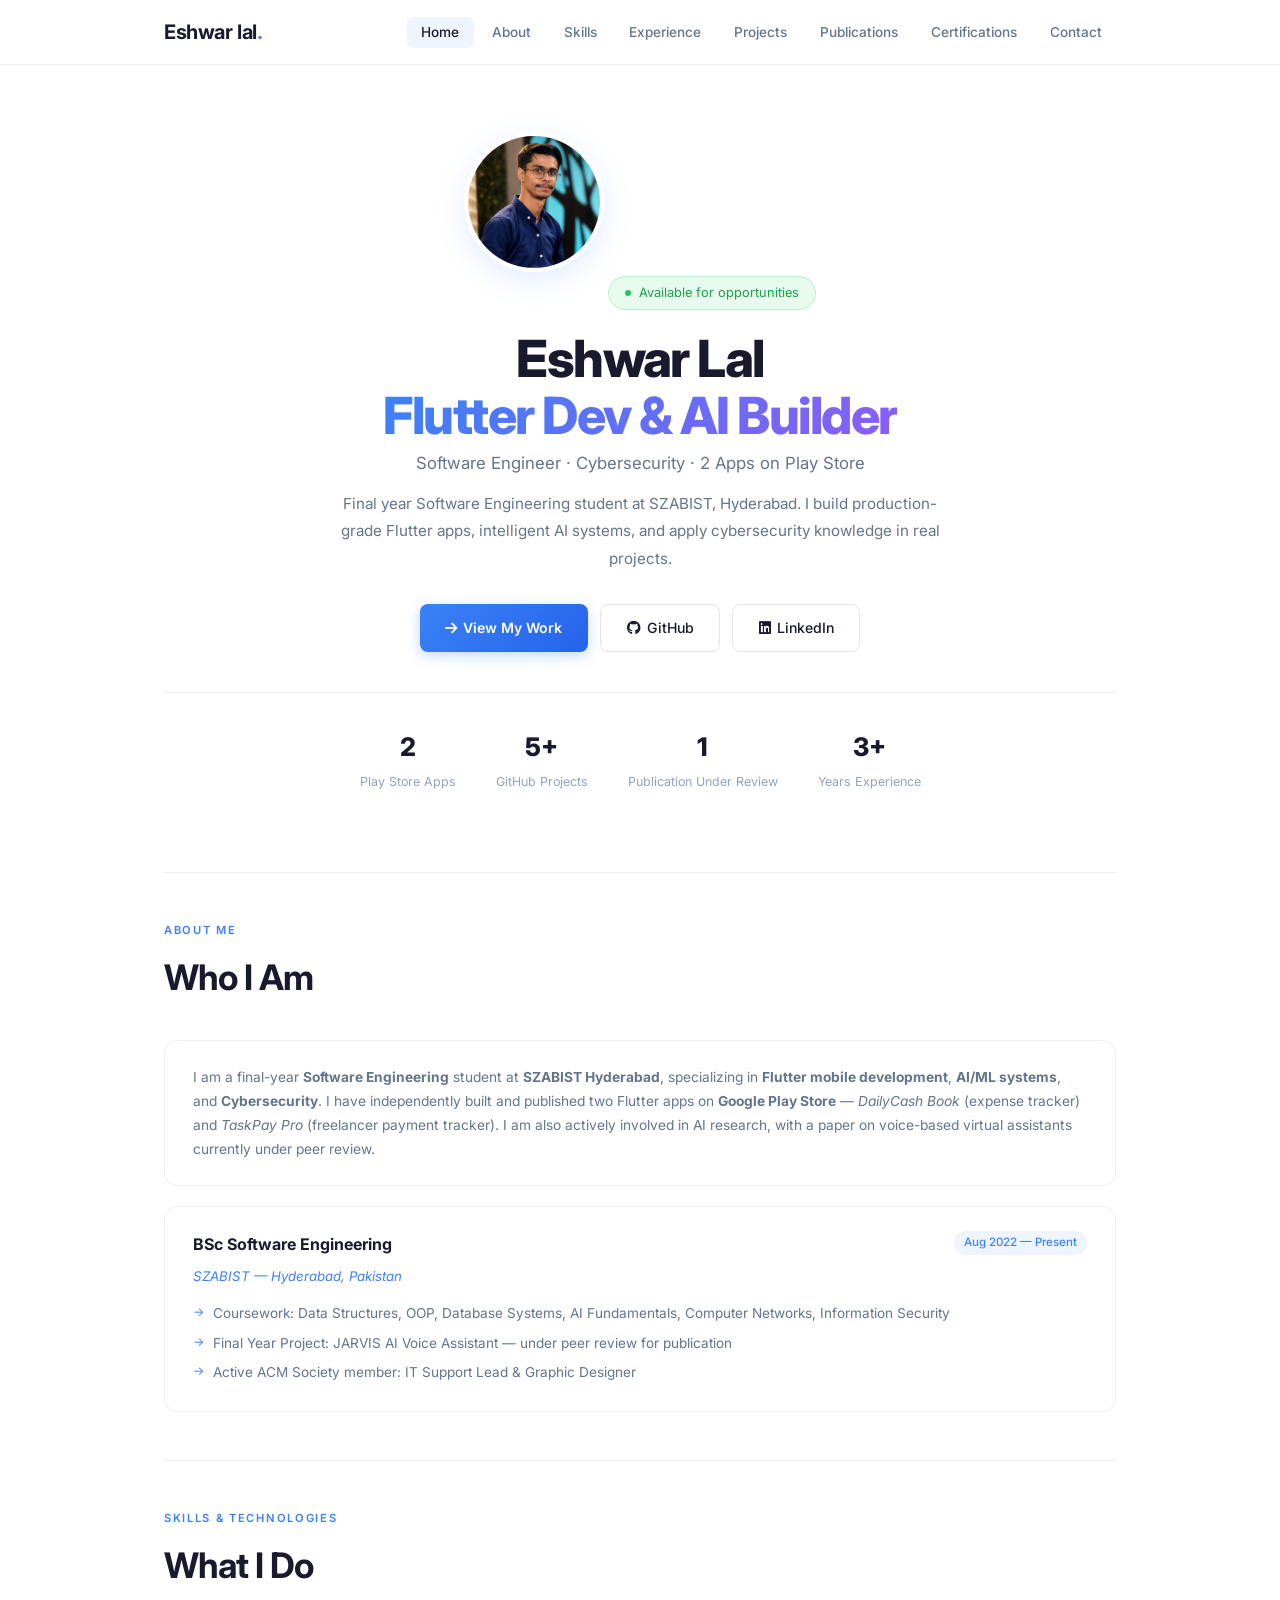
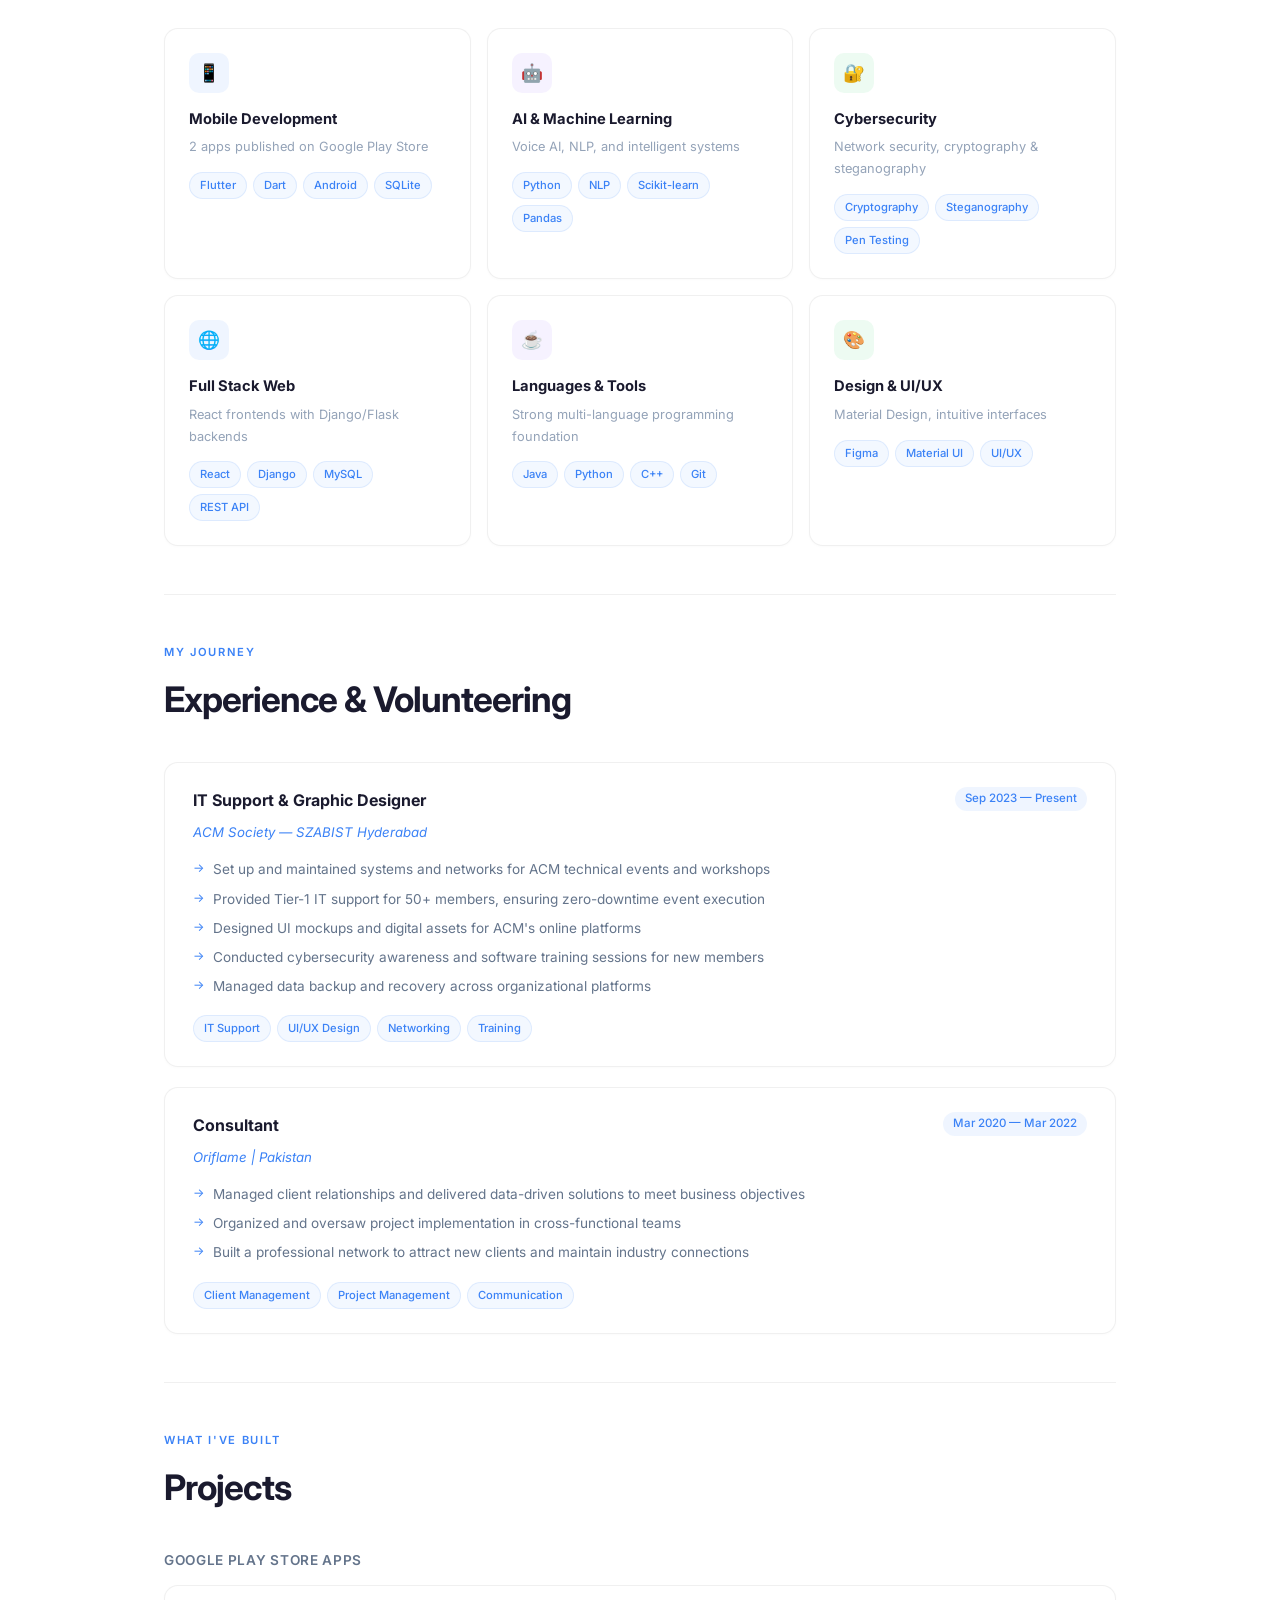
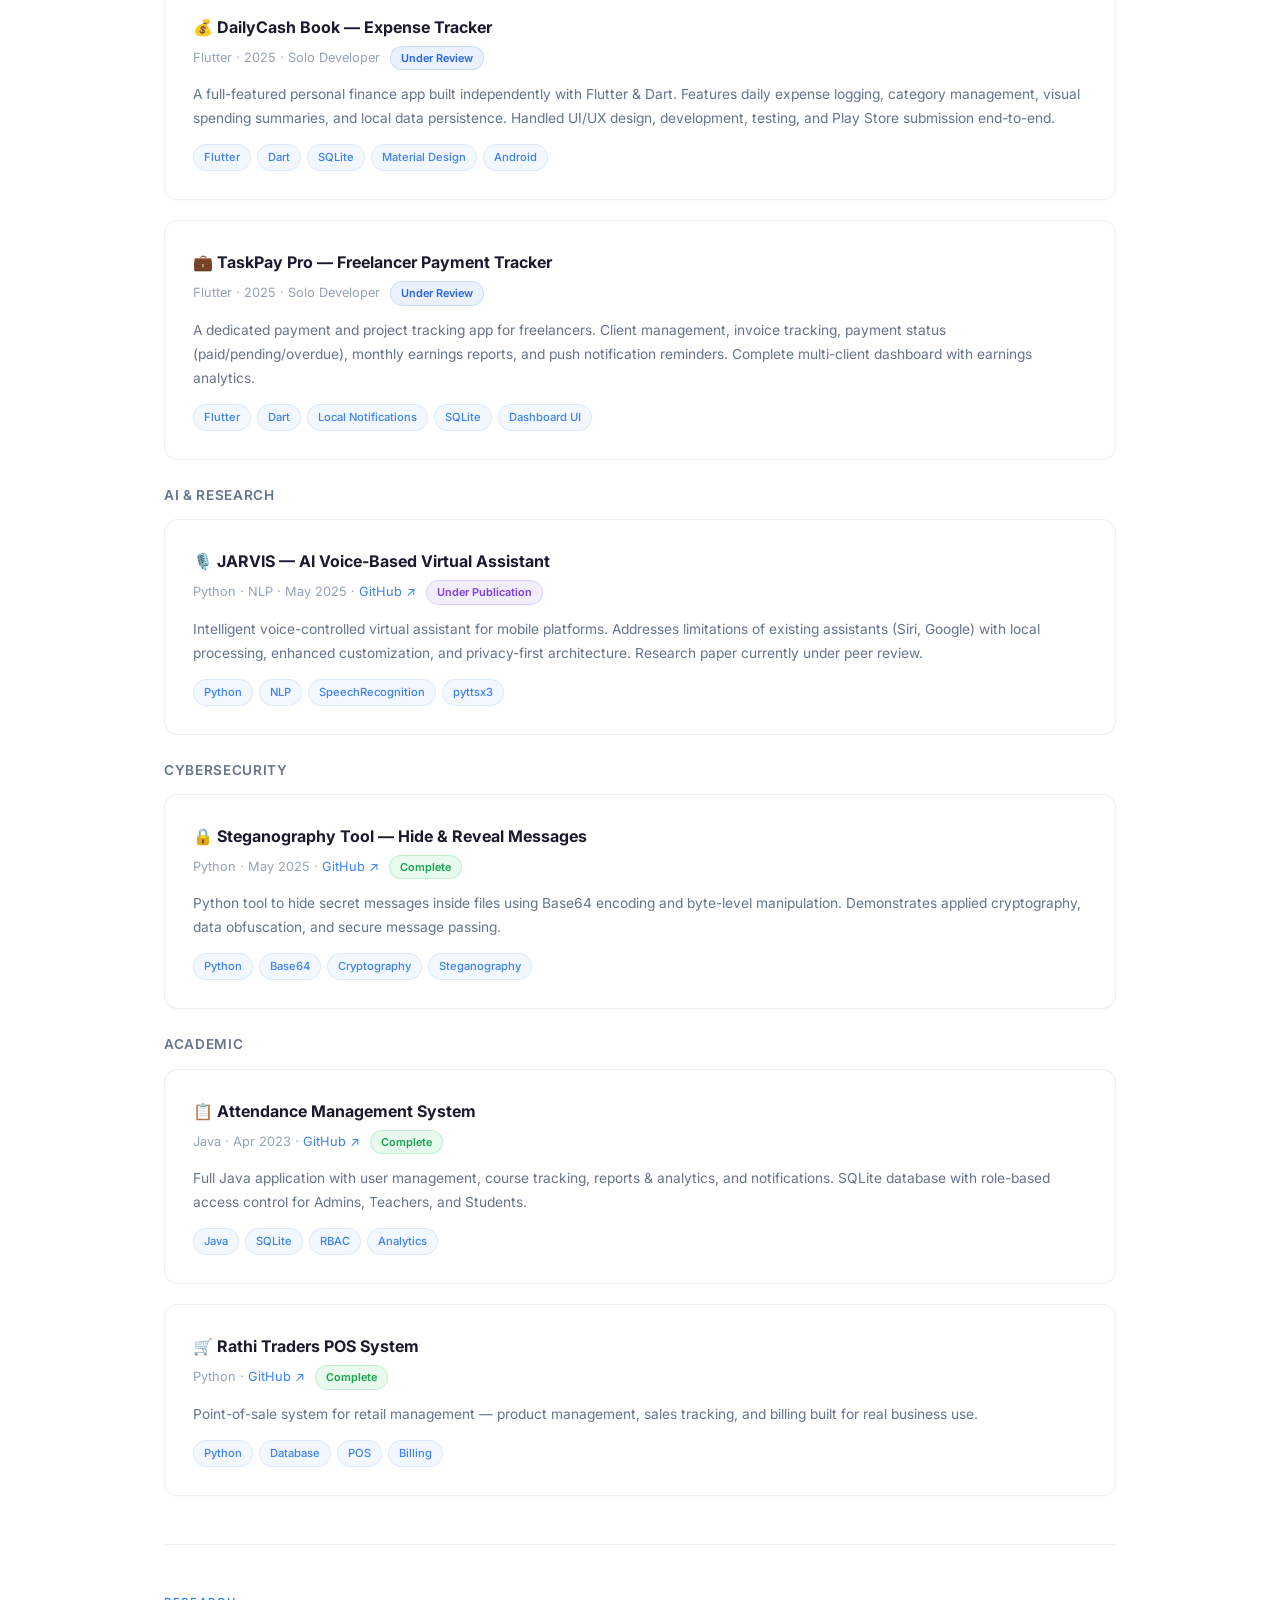
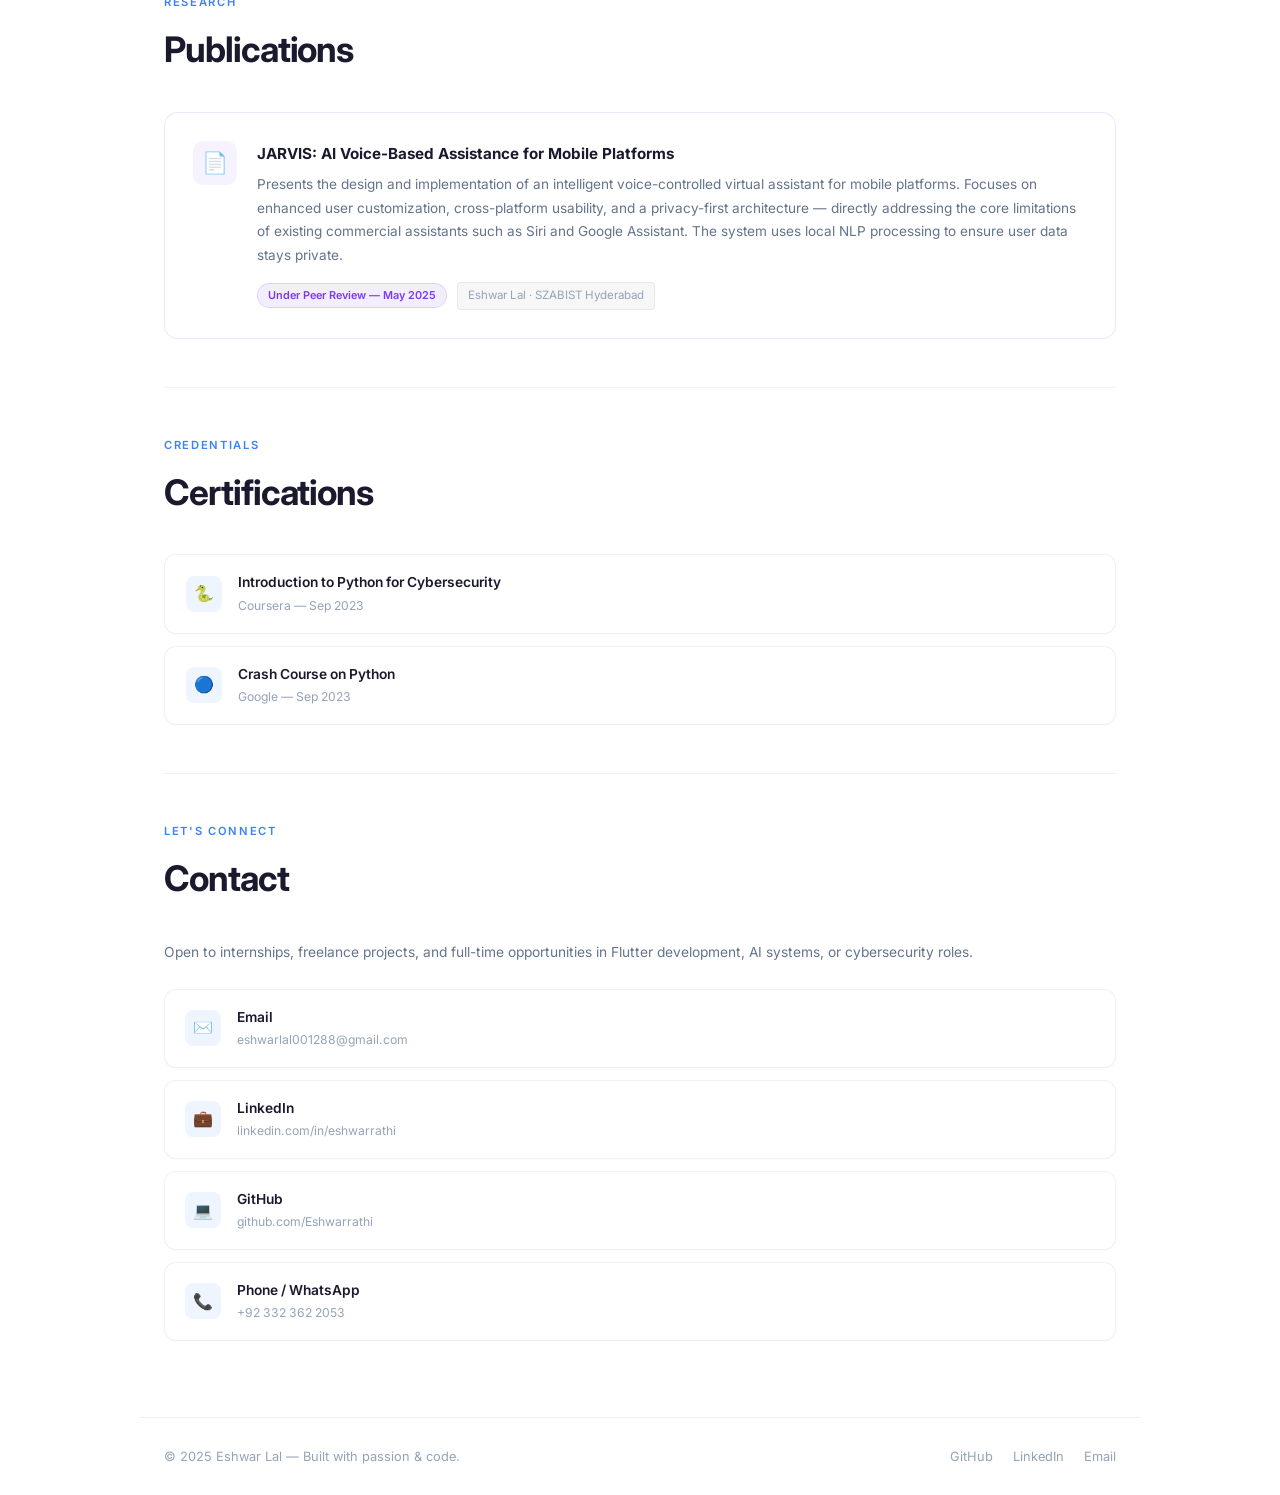
==== commit 9ba53d0a: "inital commit" ====
--- a/index.html
+++ b/index.html
@@ -1,642 +1,348 @@
 <!DOCTYPE html>
 <html lang="en">
-  <head>
-    <title>Eshwar Lal Portfolio</title>
-    <meta charset="utf-8">
-    <meta name="viewport" content="width=device-width, initial-scale=1, shrink-to-fit=no">
-    
-    <link href="https://fonts.googleapis.com/css?family=Poppins:100,200,300,400,500,600,700,800,900" rel="stylesheet">
-
-    <link rel="stylesheet" href="css/open-iconic-bootstrap.min.css">
-    <link rel="stylesheet" href="css/animate.css">
-    
-    <link rel="stylesheet" href="css/owl.carousel.min.css">
-    <link rel="stylesheet" href="css/owl.theme.default.min.css">
-    <link rel="stylesheet" href="css/magnific-popup.css">
-
-    <link rel="stylesheet" href="css/aos.css">
-
-    <link rel="stylesheet" href="css/ionicons.min.css">
-    
-    <link rel="stylesheet" href="css/flaticon.css">
-    <link rel="stylesheet" href="css/icomoon.css">
-    <link rel="stylesheet" href="css/style.css">
-
-
-
-<style>
-
-/*======================================
-//--//-->   ABOUT
-======================================*/
-
-.about-mf .box-shadow-full {
-  padding-top: 4rem;
-  padding-bottom: 4rem;
-}
-
-.about-mf .about-img {
-  margin-bottom: 2rem;
-}
-
-.about-mf .about-img img {
-  margin-left: 10px;
-}
-
-
-.skill-mf .progress {
-  /* background-color: #cde1f8; */
-  margin: .5rem 0 1.2rem 0;
-  border-radius: 0;
-  height: .7rem;
-}
-
-.skill-mf .progress .progress-bar {
-  height: .7rem;
-  background-color: #ffbd39;
-}
-
-
-/* Animation styles */
-#typing-animation {
-  position: relative;
-  font-size: 30px;
-  font-weight: bold;
-  color: rgb(255, 255, 255);
-  overflow: hidden;
-  white-space: nowrap;
-  animation: typing 3s steps(20, end) infinite;
-}
-
-#typing-animation:before {
-  content: "";
-  /* position: absolute; */
-  top: 0;
-  left: 0;
-  width: 0;
-  height: 100%;
-  background-color: #ccc;
-  animation: typing-cursor 0.5s ease-in-out infinite;
-}
-
-@keyframes typing {
-  from {
-    width: 0;
-  }
-  to {
-    width: 100%;
-  }
-}
-
-@keyframes typing-cursor {
-  from {
-    width: 5px;
-  }
-  to {
-    width: 0;
-  }
-}
-
-
-/* project image zoom effect */
-
-.zoom-effect {
-  overflow: hidden;
-  transition: transform 0.3s ease-out;
-}
-
-.zoom-effect:hover {
-  transform: scale(1.1);
-}
-
-
-</style>
-
-
-  </head>
-  <body data-spy="scroll" data-target=".site-navbar-target" data-offset="300">
-	  
-	  
-    <nav class="navbar navbar-expand-lg navbar-dark ftco_navbar ftco-navbar-light site-navbar-target" id="ftco-navbar">
-	    <div class="container">
-	      <a class="navbar-brand" href="index.html"></a>
-	      <button class="navbar-toggler js-fh5co-nav-toggle fh5co-nav-toggle" type="button" data-toggle="collapse" data-target="#ftco-nav" aria-controls="ftco-nav" aria-expanded="false" aria-label="Toggle navigation">
-	        <span class="oi oi-menu"></span> Menu
-	      </button>
-
-	      <div class="collapse navbar-collapse" id="ftco-nav">
-	        <ul class="navbar-nav nav ml-auto">
-	          <li class="nav-item"><a href="#home-section" class="nav-link"><span>Home</span></a></li>
-	          <li class="nav-item"><a href="#about-section" class="nav-link"><span>About</span></a></li>
-	          <li class="nav-item"><a href="#resume-section" class="nav-link"><span>Resume</span></a></li>
-	          <li class="nav-item"><a href="#project-section" class="nav-link"><span>Projects</span></a></li>
-	          <li class="nav-item"><a href="#contact-section" class="nav-link"><span>Contact</span></a></li>
-	        </ul>
-	      </div>
-	    </div>
-	  </nav>
-	  <section id="home-section" class="hero">
-		  <div class="home-slider  owl-carousel">
-	       <div class="slider-item ">
-	      	<div class="overlay"></div>
-	         <div class="container">
-	          <div class="row d-md-flex no-gutters slider-text align-items-end justify-content-end" data-scrollax-parent="true">
-	          	<div class="one-third js-fullheight order-md-last img" style="background-image:url(images/eshwar123.png);">
-	          	 <div class="overlay"></div>
-	          	</div>
-		          <div class="one-forth d-flex  align-items-center ftco-animate" data-scrollax=" properties: { translateY: '70%' }">
-		          	<div class="text">
-		          		<span class="subheading">Hello!</span>
-			            <h1 class="mb-4 mt-3">I'm <span>Eshwar Lal </span></h1>
-
-						<!-- Element to contain animated typing -->
-						<span id="typing-animation"></span>
-
-						<script>
-
-						// Initialize the typing animation
-						const typingAnimationElement = document.getElementById('typing-animation');
-
-						// Create an array of typing text
-						const typingTexts = [
-						'Software Engineer  ',
-						// 'Engineer  ',
-						
-						];
-
-						// Create a function to display the typing animation for a given text
-						function playTypingAnimation(text) {
-						// Loop through each character and add it to the element
-						for (let i = 0; i < text.length; i++) {
-							setTimeout(() => {
-							typingAnimationElement.textContent += text[i];
-							}, i * 200); // Increase the delay to slow down the typing animation
-						}
-
-						// Once the animation is complete, reset the text and start over
-						setTimeout(() => {
-							typingAnimationElement.textContent = '';
-							playTypingAnimation(typingTexts[(typingTexts.indexOf(text) + 1) % typingTexts.length]);
-						}, text.length * 200);
-						}
-
-						// Start the typing animation loop
-						playTypingAnimation(typingTexts[0]);
-
-						</script>
-
-						<br>
-						<br>
-			            <h2>A Software Developer </h2>
-						<!-- <h2 class="d-flex" style="margin-bottom: 0">With over 5 years of experience</h2> -->
-						<!-- <br> -->
-			            <p><a href="https://www.youtube.com/@EshwarcyberNerdHub" class="btn btn-primary py-3 px-4">YouTube</a> 
-							<a href="https://github.com/Eshwarrathi" class="btn btn-white btn-outline-white py-3 px-4">My works</a></p>
-		            </div>
-		          </div>
-	        	</div>
-	        </div>
-	      </div>
-		</div>
-    </section>
-
-
-
-    <section class="ftco-about img ftco-section ftco-no-pb" id="about-section">
-    	<div class="container">
-			<div class="row">
-				<div class="row d-flex align-items-stretch">
-				<!-- <div class="row d-flex"> -->
-					<div class="col-md-6 col-lg-5 d-flex">
-						<div class="img-about img d-flex align-items-stretch">
-							<div class="overlay">
-								<div class="row">
-									<div class="col-sm-6 col-md-5">
-									  <div class="about-img">
-										<img src="images/about-me.png" class="img-fluid rounded b-shadow-a" alt="">
-									  </div>
-									</div>
-									<!-- Details next to profile image -->
-									<div class="col-sm-6 col-md-7">
-									  <div class="about-info">
-										<p><span class="title-s">Name: </span> <span>Eshawar lal</span></p>
-										<p><span class="title-s">Job Role: </span> <span>Software Engineer</span></p>
-										<p><span class="title-s">Experience: </span> <span>3 Months</span></p>
-										<p><span class="title-s">Address: </span> <span>Hyderabad, Pakistan</span></p>
-									  </div>
-									</div>
-								  </div>
-
-								<div class="skill-mf">
-									<p class="title-s">Skills</p>
-									<span>SQL</span> <span class="pull-right">70%</span>
-									<div class="progress">
-										<div class="progress-bar" role="progressbar" style="width: 90%;" aria-valuenow="95" aria-valuemin="0"
-											aria-valuemax="100"></div>
-									</div>
-									
-									<span>PYTHON</span> <span class="pull-right">75%</span>
-									<div class="progress">
-										<div class="progress-bar" role="progressbar" style="width: 90%" aria-valuenow="85" aria-valuemin="0"
-											aria-valuemax="100"></div>
-									</div>
-									
-									<span>Java</span> <span class="pull-right">70%</span>
-									<div class="progress">
-										<div class="progress-bar" role="progressbar" style="width: 90%" aria-valuenow="90" aria-valuemin="0"
-											aria-valuemax="100"></div>
-									</div>
-									
-									<span>Problem Solving</span> <span class="pull-right">60%</span>
-									<div class="progress">
-										<div class="progress-bar" role="progressbar" style="width: 85%" aria-valuenow="85" aria-valuemin="0"
-											aria-valuemax="100"></div>
-									</div>
-									
-									<span>Machine Learning</span> <span class="pull-right">50%</span>
-									<div class="progress">
-										<div class="progress-bar" role="progressbar" style="width: 80%" aria-valuenow="80" aria-valuemin="0"
-											aria-valuemax="100"></div>
-									</div>
-								</div>
-							</div>
-						</div>
-					</div>
-					
-					<div class="col-md-6 col-lg-7 pl-lg-5 pb-5">
-						<div class="row justify-content-start pb-3">
-							<div class="col-md-12 heading-section ftco-animate">
-								
-								<h1 class="big">About</h1>
-								<h2 class="mb-4">About Me</h2>
-								
-								<p>I am a passionate software engineering student with a strong background in software development and cyber security. 
-									Proficient in multiple programming languages, I leverage technology to solve complex problems and create innovative solutions. 
-									My commitment to cyber security drives me to protect systems and data, while continuous learning keeps me updated with industry trends. 
-									My academic projects showcase my ability to integrate technical skills with a proactive security focus.</p>
-								<ul class="about-info mt-4 px-md-0 px-2">
-									<!-- <li class="d-flex"><span>Profile:</span> <span>Data Science &amp; Analytics</span></li> -->
-									<!-- <li class="d-flex"><span>Domain:</span> <span>Retail, Ecommerce, BFSI &amp; Digital Marketing</span></li> -->
-									<li class="d-flex"><span>Education:</span> <span>Bachelor of Software Engineering</span></li>
-									<li class="d-flex"><span>Language:</span> <span>English, Hindi</span></li>
-									<!-- <li class="d-flex"><span>BI Tools:</span> <span>Microsoft Power BI, Looker &amp; Tableau</span></li> -->
-									<li class="d-flex"><span>Other Skills:</span> <span>Cloud, Excel, Git, Digital Marketing</span></li>
-									<li class="d-flex"><span>Interest:</span> <span>Traveling, Travel Photography, Teaching</span></li>
-									
-								</ul>
-							</div>
-						</div>
-
-
-						<div class="counter-wrap ftco-animate d-flex mt-md-3">
-							<div class="text">
-								<p class="mb-4">
-									<span class="number" data-number="5">0</span> <span>+</span>
-									<span>&nbsp; Projects completed</span>
-								</p>
-								<p><a href="https://www.linkedin.com/in/eshwarrathi" class="btn btn-primary py-3 px-3">LinkedIn</a></p>
-							</div>
-						</div>
-					</div>
-				</div>
-			</div>
-		</div>
-    </section>
-
-
-
-	
-    <section class="ftco-section ftco-no-pb" id="resume-section">
-    	<div class="container">
-    		<div class="row justify-content-center pb-5">
-          <div class="col-md-10 heading-section text-center ftco-animate">
-          	<h1 class="big big-2">Resume</h1>
-            <h2 class="mb-4">Resume</h2>
-            <p>I thrive on mastering various programming languages, exploring advanced software development methodologies, and diving into the latest technological advancements. My true excitement comes from solving intricate problems and crafting innovative solutions through the power of code. With a track record of successful academic projects and an unquenchable thirst for knowledge, I am always eager to push the boundaries of what's possible in the tech world.</p>
-          </div>
-        </div>
-
-		<div class="row">
-			<h1 class="big-4">Experience</h1>
-			<div class="underline"></div>
-		</div>
-		<br>
-		
-		<div class="row">
-				<div class="col-md-6">
-					<div class="resume-wrap ftco-animate">
-						<span class="date">2020-2022</span>
-						<h2>Oriflame</h2>
-						<span class="position">Consultant</span>
-						<p class="mt-4">Oriflame is a global company witth operations in over 60 countries. The company is known for its wide range of beauty and personal care products. 
-							<ul>
-								<li>Providing innovative and effective solutions that meet client needs.</li>
-								<li>Planning, organizing, and overseeing the implementation of consulting projects.</li>
-								<li>Building and maintaining a professional network to attract new clients and stay connected with industry peers. </li>
-							</ul>
-						</p>
-					</div>
-
-				</div>
-
-				<div class="col-md-6">
-					<div class="resume-wrap ftco-animate">
-						<span class="date">2023-2024</span>
-						<h2>AMC</h2>
-						<span class="position">Graphic Designer</span>
-						<p class="mt-4">Association for Computing Machinery. It's a professional organization that aims to advance computer science and Technology  
-							<ul>
-								<li>Finding creative solutions to design challenges. </li>
-								<li>Staying updated on design trends and technologies to bring fresh and innovative ideas to projects.</li>
-								<li>Creating visually appealing and intuitive interfaces for websites and applications.</li>
-							</ul>
-						</p>
-					</div>
-
-				</div>
-			</div>
-
-		<br>
-		<br>
-
-		<div class="row">
-			<h1 class="big-4">Education</h1>
-			<div class="underline"></div>
-		</div>
-		<br>
-		
-			<div class="row">
-    			<div class="col-md-6">
-    				<div class="resume-wrap ftco-animate">
-    					<span class="date">2022-2026</span>
-    					<h2>Bachelor of Software Engineering</h2>
-    					<span class="position">Shaheed Zulfikar Ali Bhutto Institute of Science and Technology </span>
-    					<!-- <p class="mt-4">Grade: First class distinction.</p> -->
-    				</div>
-    			</div>
-
-    			<div class="col-md-6">
-    				<div class="resume-wrap ftco-animate">
-    					<span class="date">2012-2013</span>
-    					<h2>Higher Secondary School</h2>
-    					<span class="position">Army Public School</span>
-    					<!-- <p class="mt-4">Grade: First class distinction.</p>-->
-    				</div>
-				</div>
-    		</div>
-			<div class="row">
-    			<div class="col-md-6">
-    				<div class="resume-wrap ftco-animate">
-    					<span class="date">2020-2022</span>
-    					<h2>Cyber security</h2>
-    					<span class="position">Skill2 Success  </span>
-    				<!--	<p class="mt-4">Grade: First class distinctio.</p> -->
-    				</div>
-    			</div>
-
-    		<!-- <div class="row justify-content-center mt-5">
-    			<div class="col-md-6 text-center ftco-animate">
-    				<p><a href="#" class="btn btn-primary py-4 px-5">Download CV</a></p>
-    			</div>
-    		</div>
-    	</div> -->
-    </section>
-
-   
-
-    <section class="ftco-section" id="project-section">
-      <div class="container">
-        <div class="row justify-content-center mb-5 pb-5">
-          <div class="col-md-7 heading-section text-center ftco-animate">
-            <h1 class="big big-2">Projects</h1>
-            <h2 class="mb-4">Projects</h2>
-            <p>Below are the sample projects on SQL, Python, Java.</p>
-          </div>
-        </div>
-        <div class="row d-flex">
-          <div class="col-md-4 d-flex ftco-animate">
-          	<div class="blog-entry justify-content-end">
-              <a href="https://github.com/Eshwarrathi/Attendance-management-system-in-java-" class="block-20 zoom-effect" style="background-image: url('images/attendance_management-copy.png');">
-              </a>
-              <div class="text mt-3 float-right d-block">
-
-                <h3 class="heading"><a href="https://github.com/Eshwarrathi/Attendance-management-system-in-java-">Digital Attendance-management-system-in-java- using Java and SQl</a></h3>
-                <p>Developed and optimized an attendance management system using Java and SQL to enhance tracking and reporting accuracy</p>
-              </div>
-            </div>
-          </div>
-          <div class="col-md-4 d-flex ftco-animate">
-          	<div class="blog-entry justify-content-end">
-              <a href="https://github.com/Eshwarrathi/reg-and-login-page-python" class="block-20 zoom-effect" style="background-image: url('images/proj_21.jpg');">
-              </a>
-              <div class="text mt-3 float-right d-block">
-
-                <h3 class="heading"><a href="https://github.com/Eshwarrathi/reg-and-login-page-python">Reg and login form using Python Project for Beginners</a></h3>
-                <p>Designed and implemented a user registration and login form using Python. Utilized Python to validate user input, securely store credentials, and manage user sessions, ensuring a seamless and secure user experience.</p>
-              </div>
-            </div>
-          </div>
-          <div class="col-md-4 d-flex ftco-animate">
-          	<div class="blog-entry">
-              <a href="https://github.com/Eshwarrathi/Whatsapp-interface" class="block-20 zoom-effect" style="background-image: url('images/proj_4.png');">
-              </a>
-              <div class="text mt-3 float-right d-block">
-
-                <h3 class="heading"><a href="https://github.com/Eshwarrathi/Whatsapp-interface">UI and UX </a></h3>
-                <p>We have designed a user interface (UI) and user experience (UX) interface for Whatsapp-interface</p>
-              </div>
-            </div>
-          </div>
-        </div>
-	<br> 
-		<!-- added justify-content-center to center align the last two projects -->
-		<!-- <div class="row d-flex justify-content-center">  
-			<div class="col-md-4 d-flex ftco-animate">
-				<div class="blog-entry justify-content-end">
-				<a href="https://github.com/rishabhnmishra/sales_forecasting/tree/main" class="block-20 zoom-effect" style="background-image: url('images/proj_4.jpg');">
-				</a>
-				<div class="text mt-3 float-right d-block">
-  
-				  <h3 class="heading"><a href="https://github.com/rishabhnmishra/sales_forecasting/tree/main">Sales Forecast- Time Series Forecasting</a></h3>
-				  <p>Used multiple machine learning models to forecast sales (retail store) and performed time series analysis.</p>
-				</div>
-			  </div>
-			</div>
-			<div class="col-md-4 d-flex ftco-animate">
-				<div class="blog-entry justify-content-end">
-				<a href="https://github.com/rishabhnmishra/customer_segmentation/blob/main/Customer_Segmentation-final.ipynb" class="block-20 zoom-effect" style="background-image: url('images/proj_5.jpg');">
-				</a>
-				<div class="text mt-3 float-right d-block">
-  
-				  <h3 class="heading"><a href="https://github.com/rishabhnmishra/customer_segmentation/blob/main/Customer_Segmentation-final.ipynb">Customer Segmentation using clustering model</a></h3>
-				  <p>Developed a ML model to give various recommendations of financial products &amp; services on target customer groups.</p>
-				</div>
-			  </div>
-			</div>
-		 </div>
-	  </div> -->
-    </section>
-
-	<section class="ftco-section ftco-no-pt ftco-no-pb ftco-counter img" id="section-counter">
-      <div class="container">
-		<div class="row d-md-flex align-items-center">
-          <div class="col-md d-flex justify-content-center counter-wrap ftco-animate">
-            <div class="block-18">
-              <div class="text">
-                <strong class="number" data-number="20">0</strong>
-                <span>Achievements</span>
-              </div>
-            </div>
-          </div>
-          <div class="col-md d-flex justify-content-center counter-wrap ftco-animate">
-            <div class="block-18">
-              <div class="text">
-                <strong class="number" data-number="10">0</strong>
-                <span>Projects</span>
-              </div>
-            </div>
-          </div>
-          <div class="col-md d-flex justify-content-center counter-wrap ftco-animate">
-            <div class="block-18">
-              <div class="text">
-                <strong class="number" data-number="100">0</strong>
-                <span>Mentored Students</span>
-              </div>
-            </div>
-          </div>
-          <div class="col-md d-flex justify-content-center counter-wrap ftco-animate">
-            <div class="block-18">
-              <div class="text">
-                <strong class="number" data-number="500">0</strong>
-                <span>Cups of coffee</span>
-              </div>
-            </div>
-          </div>
-        </div>
-      </div>
-	
-	  <div class="ftco-section ftco-hireme img margin-top" style="background-image: url(images/bg_1.jpg)">
-			<!-- <div class="container"> -->
-				<div class="row justify-content-center">
-					<div class="col-md-7 ftco-animate text-center">
-						<h2>More projects on<span> Github  </span> </h2>
-						<div class="heading"> <h4> I love to solve business problems &amp; uncover hidden data stories </h4>
-						<br>
-						<p><a href="https://github.com/Eshwarrathi" class="btn btn-primary py-3 px-5">GitHub</a></p>
-						</div>
-					</div>
-				</div>
-			<!-- </div> -->
-		</div>
-	</section>
-
-
-
-    <section class="ftco-section contact-section ftco-no-pb" id="contact-section">
-      <div class="container">
-      	<div class="row justify-content-center mb-5 pb-3">
-          <div class="col-md-7 heading-section text-center ftco-animate">
-            <h1 class="big big-2">Contact</h1>
-            <h2 class="mb-4">Contact Me</h2>
-            <p>Below are the details to reach out to me!</p>
-          </div>
-        </div>
-
-        <div class="row d-flex contact-info mb-5">
-          <div class="col-md-6 col-lg-3 d-flex ftco-animate">
-          	<div class="align-self-stretch box p-4 text-center">
-          		<div class="icon d-flex align-items-center justify-content-center">
-          			<span class="icon-map-signs"></span>
-          		</div>
-          		<h3 class="mb-4">Address</h3>
-	            <p>Hyderabad, Pakistan</p>
-	          </div>
-          </div>
-          <div class="col-md-6 col-lg-3 d-flex ftco-animate">
-          	<div class="align-self-stretch box p-4 text-center">
-          		<div class="icon d-flex align-items-center justify-content-center">
-          			<span class="icon-phone2"></span>
-          		</div>
-          		<h3 class="mb-4">Contact Number</h3>
-	            <p><a href="tel://0101010101">+92332-3622053</a></p>
-	          </div>
-          </div>
-          <div class="col-md-6 col-lg-3 d-flex ftco-animate">
-          	<div class="align-self-stretch box p-4 text-center">
-          		<div class="icon d-flex align-items-center justify-content-center">
-          			<span class="icon-paper-plane"></span>
-          		</div>
-          		<h3 class="mb-4">Email Address</h3>
-	            <p><a href="mailto:info@yoursite.com">eshwarrathi001288@gmail.com</a></p>
-	          </div>
-          </div>
-          <div class="col-md-6 col-lg-3 d-flex ftco-animate">
-          	<div class="align-self-stretch box p-4 text-center">
-          		<div class="icon d-flex align-items-center justify-content-center">
-          			<span class="icon-globe"></span>
-          		</div>
-          		<h3 class="mb-4">Download Resume</h3>
-	            <p><a href="#">resumelink</a></p>
-	          </div>
-          </div>
-
-		  <div class="container">
-			<br>
-			<br>
-			<div class="row justify-content-center">
-				<div class="col-md-7 ftco-animate text-center">
-					<h2>Have a<span> Question?  </span> <a href="https://forms.gle/vqaLZ4JYTC4XZWhy6" class="btn btn-primary py-3 px-5">Click Here</a> </h2>
-				</div>
-			</div>
-				<br>
-					<ul class="ftco-footer-social list-unstyled d-flex justify-content-center align-items-center mb-0">
-					  <li class="ftco-animate normal-txt">Find me on  </li>
-					  <li class="ftco-animate"><a href="https://www.youtube.com/@EshwarcyberNerdHub"><span class="icon-youtube"></span></a></li>
-					  <li class="ftco-animate"><a href="https://www.linkedin.com/in/eshwarrathi/"><span class="icon-linkedin"></span></a></li>  
-					  <li class="ftco-animate"><a href="https://x.com/iamEshwarRathi"><span class="icon-twitter"></span></a></li>
-					  <li class="ftco-animate"><a href="https://www.facebook.com/eshwar.rathi.3"><span class="icon-facebook"></span></a></li>
-				      <li class="ftco-animate"><a href="https://www.instagram.com/im_eshwarrathi/"><span class="icon-instagram"></span></a></li>
-					</ul>
-				<br>
-		   </div>
-   </div>
- </section>
-
-
- 
-	
-    <footer class="ftco-footer ftco-section">
-		<div class="container">
-		  <div class="row">
-			<div class="col-md-12 text-center">
-  
-			  <p><!-- Link back to Colorlib can't be removed. Template is licensed under CC BY 3.0. -->
-	<!-- Copyright &copy;<script>document.write(new Date().getFullYear());</script> All rights reserved | This template is made with <i class="icon-heart color-danger" aria-hidden="true"></i> by <a href="https://colorlib.com" target="_blank">Colorlib</a> -->
-	<!-- Link back to Colorlib can't be removed. Template is licensed under CC BY 3.0. --></p>
-			</div>
-		  </div>
-		</div>
-	  </footer>
-
-
-  <!-- loader -->
-  <div id="ftco-loader" class="show fullscreen"><svg class="circular" width="48px" height="48px"><circle class="path-bg" cx="24" cy="24" r="22" fill="none" stroke-width="4" stroke="#eeeeee"/><circle class="path" cx="24" cy="24" r="22" fill="none" stroke-width="4" stroke-miterlimit="10" stroke="#F96D00"/></svg></div>
-
-
-  <script src="js/jquery.min.js"></script>
-  <script src="js/jquery-migrate-3.0.1.min.js"></script>
-  <script src="js/popper.min.js"></script>
-  <script src="js/bootstrap.min.js"></script>
-  <script src="js/jquery.easing.1.3.js"></script>
-  <script src="js/jquery.waypoints.min.js"></script>
-  <script src="js/jquery.stellar.min.js"></script>
-  <script src="js/owl.carousel.min.js"></script>
-  <script src="js/jquery.magnific-popup.min.js"></script>
-  <script src="js/aos.js"></script>
-  <script src="js/jquery.animateNumber.min.js"></script>
-  <script src="js/scrollax.min.js"></script>
-  
-  <script src="js/main.js"></script>
-    
-  </body>
-</html>+<head>
+  <meta charset="UTF-8"/>
+  <meta name="viewport" content="width=device-width, initial-scale=1.0"/>
+  <meta name="description" content="Eshwar Lal — Flutter Developer, AI Builder & Cybersecurity Professional"/>
+  <title>Eshwar Lal — Portfolio</title>
+  <link rel="preconnect" href="https://fonts.googleapis.com">
+  <link href="https://fonts.googleapis.com/css2?family=Inter:wght@300;400;500;600;700;800&display=swap" rel="stylesheet">
+  <link rel="stylesheet" href="https://cdnjs.cloudflare.com/ajax/libs/font-awesome/6.0.0-beta3/css/all.min.css">
+  <link rel="stylesheet" href="style.css"/>
+</head>
+<body>
+
+<header class="site-header">
+  <nav class="navbar">
+    <a class="navbar-brand" href="#home">Eshwar lal<span>.</span></a>
+    <button class="nav-toggle" id="navToggle" aria-label="Menu">
+      <span></span><span></span><span></span>
+    </button>
+    <ul class="nav-links" id="navLinks">
+      <li><a href="#home" class="active">Home</a></li>
+      <li><a href="#about">About</a></li>
+      <li><a href="#skills">Skills</a></li>
+      <li><a href="#experience">Experience</a></li>
+      <li><a href="#projects">Projects</a></li>
+      <li><a href="#publications">Publications</a></li>
+      <li><a href="#certifications">Certifications</a></li>
+      <li><a href="#contact">Contact</a></li>
+    </ul>
+  </nav>
+</header>
+
+<main>
+
+<!-- ─── Hero ─── -->
+<section id="home" class="hero visible">
+  <img src="1777917170538.png" alt="Eshwar Lal" class="hero-avatar" id="profilePic"/>
+  <div class="hero-badge">
+    <span class="hero-badge-dot"></span> Available for opportunities
+  </div>
+  <h1 class="hero-name">Eshwar Lal<br><span>Flutter Dev &amp; AI Builder</span></h1>
+  <p class="hero-title">Software Engineer · Cybersecurity · 2 Apps on Play Store</p>
+  <p class="hero-desc">Final year Software Engineering student at SZABIST, Hyderabad. I build production-grade Flutter apps, intelligent AI systems, and apply cybersecurity knowledge in real projects.</p>
+  <div class="hero-btns">
+    <a href="#projects" class="btn-primary"><i class="fas fa-arrow-right"></i> View My Work</a>
+    <a href="https://github.com/Eshwarrathi" target="_blank" class="btn-outline"><i class="fab fa-github"></i> GitHub</a>
+    <a href="https://www.linkedin.com/in/eshwarrathi" target="_blank" class="btn-outline"><i class="fab fa-linkedin"></i> LinkedIn</a>
+  </div>
+  <div class="hero-stats">
+    <div><div class="stat-num">2</div><div class="stat-label">Play Store Apps</div></div>
+    <div><div class="stat-num">5+</div><div class="stat-label">GitHub Projects</div></div>
+    <div><div class="stat-num">1</div><div class="stat-label">Publication Under Review</div></div>
+    <div><div class="stat-num">3+</div><div class="stat-label">Years Experience</div></div>
+  </div>
+</section>
+
+<hr class="divider"/>
+
+<!-- ─── About ─── -->
+<section id="about">
+  <span class="section-label">About Me</span>
+  <h2 class="section-title">Who I Am</h2>
+  <div class="card">
+    <p class="card-desc">I am a final-year <strong>Software Engineering</strong> student at <strong>SZABIST Hyderabad</strong>, specializing in <strong>Flutter mobile development</strong>, <strong>AI/ML systems</strong>, and <strong>Cybersecurity</strong>. I have independently built and published two Flutter apps on <strong>Google Play Store</strong> — <em>DailyCash Book</em> (expense tracker) and <em>TaskPay Pro</em> (freelancer payment tracker). I am also actively involved in AI research, with a paper on voice-based virtual assistants currently under peer review.</p>
+  </div>
+
+  <div class="card" style="margin-top:1rem;">
+    <div class="card-header">
+      <span class="card-title">BSc Software Engineering</span>
+      <span class="card-date">Aug 2022 — Present</span>
+    </div>
+    <div class="card-org"><a href="https://www.szabist.edu.pk" target="_blank">SZABIST — Hyderabad, Pakistan</a></div>
+    <ul class="card-list">
+      <li>Coursework: Data Structures, OOP, Database Systems, AI Fundamentals, Computer Networks, Information Security</li>
+      <li>Final Year Project: JARVIS AI Voice Assistant — under peer review for publication</li>
+      <li>Active ACM Society member: IT Support Lead &amp; Graphic Designer</li>
+    </ul>
+  </div>
+</section>
+
+<hr class="divider"/>
+
+<!-- ─── Skills ─── -->
+<section id="skills">
+  <span class="section-label">Skills &amp; Technologies</span>
+  <h2 class="section-title">What I Do</h2>
+  <div class="skills-grid">
+    <div class="skill-card">
+      <div class="skill-icon icon-blue">📱</div>
+      <h3>Mobile Development</h3>
+      <p>2 apps published on Google Play Store</p>
+      <div class="tags"><span class="tag">Flutter</span><span class="tag">Dart</span><span class="tag">Android</span><span class="tag">SQLite</span></div>
+    </div>
+    <div class="skill-card">
+      <div class="skill-icon icon-purple">🤖</div>
+      <h3>AI &amp; Machine Learning</h3>
+      <p>Voice AI, NLP, and intelligent systems</p>
+      <div class="tags"><span class="tag">Python</span><span class="tag">NLP</span><span class="tag">Scikit-learn</span><span class="tag">Pandas</span></div>
+    </div>
+    <div class="skill-card">
+      <div class="skill-icon icon-green">🔐</div>
+      <h3>Cybersecurity</h3>
+      <p>Network security, cryptography &amp; steganography</p>
+      <div class="tags"><span class="tag">Cryptography</span><span class="tag">Steganography</span><span class="tag">Pen Testing</span></div>
+    </div>
+    <div class="skill-card">
+      <div class="skill-icon icon-blue">🌐</div>
+      <h3>Full Stack Web</h3>
+      <p>React frontends with Django/Flask backends</p>
+      <div class="tags"><span class="tag">React</span><span class="tag">Django</span><span class="tag">MySQL</span><span class="tag">REST API</span></div>
+    </div>
+    <div class="skill-card">
+      <div class="skill-icon icon-purple">☕</div>
+      <h3>Languages &amp; Tools</h3>
+      <p>Strong multi-language programming foundation</p>
+      <div class="tags"><span class="tag">Java</span><span class="tag">Python</span><span class="tag">C++</span><span class="tag">Git</span></div>
+    </div>
+    <div class="skill-card">
+      <div class="skill-icon icon-green">🎨</div>
+      <h3>Design &amp; UI/UX</h3>
+      <p>Material Design, intuitive interfaces</p>
+      <div class="tags"><span class="tag">Figma</span><span class="tag">Material UI</span><span class="tag">UI/UX</span></div>
+    </div>
+  </div>
+</section>
+
+<hr class="divider"/>
+
+<!-- ─── Experience ─── -->
+<section id="experience">
+  <span class="section-label">My Journey</span>
+  <h2 class="section-title">Experience &amp; Volunteering</h2>
+  <div class="card">
+    <div class="card-header">
+      <span class="card-title">IT Support &amp; Graphic Designer</span>
+      <span class="card-date">Sep 2023 — Present</span>
+    </div>
+    <div class="card-org"><a href="https://www.szabist.edu.pk" target="_blank">ACM Society — SZABIST Hyderabad</a></div>
+    <ul class="card-list">
+      <li>Set up and maintained systems and networks for ACM technical events and workshops</li>
+      <li>Provided Tier-1 IT support for 50+ members, ensuring zero-downtime event execution</li>
+      <li>Designed UI mockups and digital assets for ACM's online platforms</li>
+      <li>Conducted cybersecurity awareness and software training sessions for new members</li>
+      <li>Managed data backup and recovery across organizational platforms</li>
+    </ul>
+    <div class="tags"><span class="tag">IT Support</span><span class="tag">UI/UX Design</span><span class="tag">Networking</span><span class="tag">Training</span></div>
+  </div>
+  <div class="card">
+    <div class="card-header">
+      <span class="card-title">Consultant</span>
+      <span class="card-date">Mar 2020 — Mar 2022</span>
+    </div>
+    <div class="card-org">Oriflame | Pakistan</div>
+    <ul class="card-list">
+      <li>Managed client relationships and delivered data-driven solutions to meet business objectives</li>
+      <li>Organized and oversaw project implementation in cross-functional teams</li>
+      <li>Built a professional network to attract new clients and maintain industry connections</li>
+    </ul>
+    <div class="tags"><span class="tag">Client Management</span><span class="tag">Project Management</span><span class="tag">Communication</span></div>
+  </div>
+</section>
+
+<hr class="divider"/>
+
+<!-- ─── Projects ─── -->
+<section id="projects">
+  <span class="section-label">What I've Built</span>
+  <h2 class="section-title">Projects</h2>
+
+  <h3 style="font-size:0.85rem;font-weight:600;color:#64748b;margin-bottom:0.75rem;text-transform:uppercase;letter-spacing:0.05em;">Google Play Store Apps</h3>
+  <div class="project-card card-featured">
+    <div class="project-title">💰 DailyCash Book — Expense Tracker</div>
+    <div class="project-meta">Flutter · 2025 · Solo Developer <span class="badge badge-blue" style="margin-left:6px;">Under Review</span></div>
+    <p class="project-desc">A full-featured personal finance app built independently with Flutter &amp; Dart. Features daily expense logging, category management, visual spending summaries, and local data persistence. Handled UI/UX design, development, testing, and Play Store submission end-to-end.</p>
+    <div class="tags"><span class="tag">Flutter</span><span class="tag">Dart</span><span class="tag">SQLite</span><span class="tag">Material Design</span><span class="tag">Android</span></div>
+  </div>
+  <div class="project-card card-featured">
+    <div class="project-title">💼 TaskPay Pro — Freelancer Payment Tracker</div>
+    <div class="project-meta">Flutter · 2025 · Solo Developer <span class="badge badge-blue" style="margin-left:6px;">Under Review</span></div>
+    <p class="project-desc">A dedicated payment and project tracking app for freelancers. Client management, invoice tracking, payment status (paid/pending/overdue), monthly earnings reports, and push notification reminders. Complete multi-client dashboard with earnings analytics.</p>
+    <div class="tags"><span class="tag">Flutter</span><span class="tag">Dart</span><span class="tag">Local Notifications</span><span class="tag">SQLite</span><span class="tag">Dashboard UI</span></div>
+  </div>
+
+  <h3 style="font-size:0.85rem;font-weight:600;color:#64748b;margin:1.5rem 0 0.75rem;text-transform:uppercase;letter-spacing:0.05em;">AI &amp; Research</h3>
+  <div class="project-card">
+    <div class="project-title">🎙️ JARVIS — AI Voice-Based Virtual Assistant</div>
+    <div class="project-meta">Python · NLP · May 2025 · <a href="https://github.com/Eshwarrathi" target="_blank">GitHub ↗</a> <span class="badge badge-purple" style="margin-left:6px;">Under Publication</span></div>
+    <p class="project-desc">Intelligent voice-controlled virtual assistant for mobile platforms. Addresses limitations of existing assistants (Siri, Google) with local processing, enhanced customization, and privacy-first architecture. Research paper currently under peer review.</p>
+    <div class="tags"><span class="tag">Python</span><span class="tag">NLP</span><span class="tag">SpeechRecognition</span><span class="tag">pyttsx3</span></div>
+  </div>
+
+  <h3 style="font-size:0.85rem;font-weight:600;color:#64748b;margin:1.5rem 0 0.75rem;text-transform:uppercase;letter-spacing:0.05em;">Cybersecurity</h3>
+  <div class="project-card">
+    <div class="project-title">🔒 Steganography Tool — Hide &amp; Reveal Messages</div>
+    <div class="project-meta">Python · May 2025 · <a href="https://github.com/Eshwarrathi" target="_blank">GitHub ↗</a> <span class="badge badge-green" style="margin-left:6px;">Complete</span></div>
+    <p class="project-desc">Python tool to hide secret messages inside files using Base64 encoding and byte-level manipulation. Demonstrates applied cryptography, data obfuscation, and secure message passing.</p>
+    <div class="tags"><span class="tag">Python</span><span class="tag">Base64</span><span class="tag">Cryptography</span><span class="tag">Steganography</span></div>
+  </div>
+
+  <h3 style="font-size:0.85rem;font-weight:600;color:#64748b;margin:1.5rem 0 0.75rem;text-transform:uppercase;letter-spacing:0.05em;">Academic</h3>
+  <div class="project-card">
+    <div class="project-title">📋 Attendance Management System</div>
+    <div class="project-meta">Java · Apr 2023 · <a href="https://github.com/Eshwarrathi/Attendance-management-system-in-java-" target="_blank">GitHub ↗</a> <span class="badge badge-green" style="margin-left:6px;">Complete</span></div>
+    <p class="project-desc">Full Java application with user management, course tracking, reports &amp; analytics, and notifications. SQLite database with role-based access control for Admins, Teachers, and Students.</p>
+    <div class="tags"><span class="tag">Java</span><span class="tag">SQLite</span><span class="tag">RBAC</span><span class="tag">Analytics</span></div>
+  </div>
+  <div class="project-card">
+    <div class="project-title">🛒 Rathi Traders POS System</div>
+    <div class="project-meta">Python · <a href="https://github.com/Eshwarrathi/Rathi-Traders-POS-sytem" target="_blank">GitHub ↗</a> <span class="badge badge-green" style="margin-left:6px;">Complete</span></div>
+    <p class="project-desc">Point-of-sale system for retail management — product management, sales tracking, and billing built for real business use.</p>
+    <div class="tags"><span class="tag">Python</span><span class="tag">Database</span><span class="tag">POS</span><span class="tag">Billing</span></div>
+  </div>
+</section>
+
+<hr class="divider"/>
+
+<!-- ─── Publications ─── -->
+<section id="publications">
+  <span class="section-label">Research</span>
+  <h2 class="section-title">Publications</h2>
+  <div class="pub-card">
+    <div class="pub-icon">📄</div>
+    <div>
+      <div class="pub-title">JARVIS: AI Voice-Based Assistance for Mobile Platforms</div>
+      <p class="pub-desc">Presents the design and implementation of an intelligent voice-controlled virtual assistant for mobile platforms. Focuses on enhanced user customization, cross-platform usability, and a privacy-first architecture — directly addressing the core limitations of existing commercial assistants such as Siri and Google Assistant. The system uses local NLP processing to ensure user data stays private.</p>
+      <span class="badge badge-purple">Under Peer Review — May 2025</span>
+      <span class="badge-gray" style="display:inline-block;margin-left:6px;">Eshwar Lal · SZABIST Hyderabad</span>
+    </div>
+  </div>
+</section>
+
+<hr class="divider"/>
+
+<!-- ─── Certifications ─── -->
+<section id="certifications">
+  <span class="section-label">Credentials</span>
+  <h2 class="section-title">Certifications</h2>
+  <div class="cert-card">
+    <div class="cert-icon">🐍</div>
+    <div>
+      <div class="cert-name">Introduction to Python for Cybersecurity</div>
+      <div class="cert-issuer">Coursera — Sep 2023</div>
+    </div>
+  </div>
+  <div class="cert-card">
+    <div class="cert-icon">🔵</div>
+    <div>
+      <div class="cert-name">Crash Course on Python</div>
+      <div class="cert-issuer">Google — Sep 2023</div>
+    </div>
+  </div>
+</section>
+
+<hr class="divider"/>
+
+<!-- ─── Contact ─── -->
+<section id="contact">
+  <span class="section-label">Let's Connect</span>
+  <h2 class="section-title">Contact</h2>
+  <p class="card-desc" style="margin-bottom:1.5rem;">Open to internships, freelance projects, and full-time opportunities in Flutter development, AI systems, or cybersecurity roles.</p>
+  <a href="mailto:eshwarlal001288@gmail.com" class="contact-card">
+    <div class="contact-icon">✉️</div>
+    <div>
+      <div class="contact-text">Email</div>
+      <div class="contact-sub">eshwarlal001288@gmail.com</div>
+    </div>
+  </a>
+  <a href="https://www.linkedin.com/in/eshwarrathi" target="_blank" class="contact-card">
+    <div class="contact-icon">💼</div>
+    <div>
+      <div class="contact-text">LinkedIn</div>
+      <div class="contact-sub">linkedin.com/in/eshwarrathi</div>
+    </div>
+  </a>
+  <a href="https://github.com/Eshwarrathi" target="_blank" class="contact-card">
+    <div class="contact-icon">💻</div>
+    <div>
+      <div class="contact-text">GitHub</div>
+      <div class="contact-sub">github.com/Eshwarrathi</div>
+    </div>
+  </a>
+  <a href="tel:+923323622053" class="contact-card">
+    <div class="contact-icon">📞</div>
+    <div>
+      <div class="contact-text">Phone / WhatsApp</div>
+      <div class="contact-sub">+92 332 362 2053</div>
+    </div>
+  </a>
+</section>
+
+</main>
+
+<footer class="site-footer">
+  <span class="footer-copy">© 2025 Eshwar Lal — Built with passion &amp; code.</span>
+  <div class="footer-links">
+    <a href="https://github.com/Eshwarrathi" target="_blank">GitHub</a>
+    <a href="https://www.linkedin.com/in/eshwarrathi" target="_blank">LinkedIn</a>
+    <a href="mailto:eshwarlal001288@gmail.com">Email</a>
+  </div>
+</footer>
+
+<script>
+// Mobile nav toggle
+const toggle = document.getElementById('navToggle');
+const links = document.getElementById('navLinks');
+toggle.addEventListener('click', () => links.classList.toggle('open'));
+
+// Close nav on link click
+document.querySelectorAll('.nav-links a').forEach(a => {
+  a.addEventListener('click', () => links.classList.remove('open'));
+});
+
+// Scroll-triggered animations
+const observer = new IntersectionObserver((entries) => {
+  entries.forEach(entry => {
+    if (entry.isIntersecting) {
+      entry.target.classList.add('visible');
+    }
+  });
+}, { threshold: 0.1 });
+
+document.querySelectorAll('section').forEach(s => {
+  if (!s.classList.contains('visible')) observer.observe(s);
+});
+
+// Active nav link on scroll
+const sections = document.querySelectorAll('section[id]');
+const navAnchors = document.querySelectorAll('.nav-links a');
+window.addEventListener('scroll', () => {
+  let current = '';
+  sections.forEach(s => {
+    if (window.scrollY >= s.offsetTop - 200) current = s.id;
+  });
+  navAnchors.forEach(a => {
+    a.classList.toggle('active', a.getAttribute('href') === '#' + current);
+  });
+});
+
+// Profile pic click animation
+document.getElementById('profilePic')?.addEventListener('click', function() {
+  this.style.transform = 'scale(1.15) rotate(3deg)';
+  setTimeout(() => { this.style.transform = ''; }, 400);
+});
+</script>
+
+</body>
+</html>
--- a/style.css
+++ b/style.css
@@ -0,0 +1,728 @@
+* {
+  margin: 0;
+  padding: 0;
+  box-sizing: border-box;
+}
+
+html {
+  scroll-behavior: smooth;
+}
+
+body {
+  font-family: 'Inter', -apple-system, BlinkMacSystemFont, sans-serif;
+  background: #ffffff;
+  color: #1a1a2e;
+  line-height: 1.7;
+  overflow-x: hidden;
+}
+
+/* ─── Navigation ─── */
+.site-header {
+  position: fixed;
+  top: 0;
+  left: 0;
+  width: 100%;
+  background: rgba(255, 255, 255, 0.92);
+  backdrop-filter: blur(16px);
+  border-bottom: 1px solid rgba(0, 0, 0, 0.06);
+  z-index: 1000;
+}
+
+.navbar {
+  max-width: 1000px;
+  margin: 0 auto;
+  display: flex;
+  justify-content: space-between;
+  align-items: center;
+  height: 64px;
+  padding: 0 1.5rem;
+}
+
+.navbar-brand {
+  font-size: 1.25rem;
+  font-weight: 700;
+  color: #1a1a2e;
+  text-decoration: none;
+  letter-spacing: -0.02em;
+}
+
+.navbar-brand span {
+  color: #3b82f6;
+}
+
+.nav-links {
+  display: flex;
+  gap: 0.25rem;
+  list-style: none;
+}
+
+.nav-links a {
+  color: #64748b;
+  font-size: 0.85rem;
+  font-weight: 500;
+  padding: 0.45rem 0.9rem;
+  border-radius: 6px;
+  text-decoration: none;
+  transition: all 0.2s;
+}
+
+.nav-links a:hover,
+.nav-links a.active {
+  color: #1a1a2e;
+  background: rgba(59, 130, 246, 0.08);
+}
+
+.nav-toggle {
+  display: none;
+  background: none;
+  border: 1px solid rgba(0, 0, 0, 0.1);
+  padding: 4px 8px;
+  border-radius: 4px;
+  cursor: pointer;
+}
+
+.nav-toggle span {
+  display: block;
+  width: 20px;
+  height: 2px;
+  background: #64748b;
+  margin: 4px 0;
+  border-radius: 2px;
+}
+
+/* ─── Main ─── */
+main {
+  max-width: 1000px;
+  margin: 0 auto;
+  padding: 84px 1.5rem 4rem;
+}
+
+section {
+  opacity: 0;
+  transform: translateY(30px);
+  transition: opacity 0.7s ease, transform 0.7s ease;
+}
+
+section.visible {
+  opacity: 1;
+  transform: translateY(0);
+}
+
+.section-label {
+  font-size: 0.7rem;
+  font-weight: 600;
+  letter-spacing: 0.15em;
+  text-transform: uppercase;
+  color: #3b82f6;
+  display: block;
+  margin-bottom: 0.5rem;
+}
+
+.section-title {
+  font-size: clamp(1.6rem, 4vw, 2.2rem);
+  font-weight: 700;
+  letter-spacing: -0.03em;
+  margin-bottom: 2rem;
+  color: #1a1a2e;
+}
+
+.divider {
+  border: none;
+  border-top: 1px solid rgba(0, 0, 0, 0.06);
+  margin: 3rem 0;
+}
+
+/* ─── Hero ─── */
+.hero {
+  text-align: center;
+  padding: 3rem 0 2rem;
+}
+
+.hero-avatar {
+  width: 140px;
+  height: 140px;
+  border-radius: 50%;
+  object-fit: cover;
+  border: 4px solid white;
+  box-shadow: 0 8px 30px rgba(59, 130, 246, 0.15);
+  margin-bottom: 1.5rem;
+  transition: transform 0.4s ease, box-shadow 0.4s ease;
+}
+
+.hero-avatar:hover {
+  transform: scale(1.05);
+  box-shadow: 0 12px 40px rgba(59, 130, 246, 0.25);
+}
+
+.hero-badge {
+  display: inline-flex;
+  align-items: center;
+  gap: 8px;
+  background: rgba(34, 197, 94, 0.1);
+  border: 1px solid rgba(34, 197, 94, 0.2);
+  border-radius: 100px;
+  padding: 0.35rem 1rem;
+  font-size: 0.8rem;
+  color: #16a34a;
+  margin-bottom: 1.25rem;
+}
+
+.hero-badge-dot {
+  width: 6px;
+  height: 6px;
+  border-radius: 50%;
+  background: #22c55e;
+  animation: pulse 2s infinite;
+}
+
+@keyframes pulse {
+  0%, 100% { opacity: 1; }
+  50% { opacity: 0.3; }
+}
+
+.hero-name {
+  font-size: clamp(2.2rem, 6vw, 3.2rem);
+  font-weight: 800;
+  letter-spacing: -0.03em;
+  line-height: 1.1;
+  margin-bottom: 0.4rem;
+  color: #1a1a2e;
+}
+
+.hero-name span {
+  background: linear-gradient(135deg, #3b82f6, #8b5cf6);
+  -webkit-background-clip: text;
+  -webkit-text-fill-color: transparent;
+  background-clip: text;
+}
+
+.hero-title {
+  font-size: 1.05rem;
+  color: #64748b;
+  margin-bottom: 0.75rem;
+}
+
+.hero-desc {
+  font-size: 0.95rem;
+  color: #64748b;
+  max-width: 620px;
+  margin: 0 auto 2rem;
+  line-height: 1.8;
+}
+
+.hero-btns {
+  display: flex;
+  gap: 0.75rem;
+  justify-content: center;
+  flex-wrap: wrap;
+  margin-bottom: 2.5rem;
+}
+
+.btn-primary {
+  padding: 0.7rem 1.6rem;
+  background: linear-gradient(135deg, #3b82f6, #2563eb);
+  color: #fff;
+  border-radius: 8px;
+  font-weight: 600;
+  font-size: 0.88rem;
+  text-decoration: none;
+  transition: transform 0.2s, box-shadow 0.2s;
+  display: inline-flex;
+  align-items: center;
+  gap: 6px;
+  box-shadow: 0 4px 14px rgba(59, 130, 246, 0.3);
+}
+
+.btn-primary:hover {
+  transform: translateY(-2px);
+  box-shadow: 0 6px 20px rgba(59, 130, 246, 0.4);
+}
+
+.btn-outline {
+  padding: 0.7rem 1.6rem;
+  border: 1px solid rgba(0, 0, 0, 0.1);
+  color: #1a1a2e;
+  border-radius: 8px;
+  font-size: 0.88rem;
+  font-weight: 500;
+  text-decoration: none;
+  transition: all 0.2s;
+  display: inline-flex;
+  align-items: center;
+  gap: 6px;
+  background: white;
+}
+
+.btn-outline:hover {
+  border-color: #3b82f6;
+  background: rgba(59, 130, 246, 0.04);
+  color: #2563eb;
+}
+
+.hero-stats {
+  display: flex;
+  gap: 2.5rem;
+  justify-content: center;
+  flex-wrap: wrap;
+  padding-top: 2rem;
+  border-top: 1px solid rgba(0, 0, 0, 0.06);
+}
+
+.stat-num {
+  font-size: 1.6rem;
+  font-weight: 800;
+  color: #1a1a2e;
+}
+
+.stat-label {
+  font-size: 0.78rem;
+  color: #94a3b8;
+  margin-top: 2px;
+}
+
+/* ─── Cards ─── */
+.card {
+  background: #ffffff;
+  border: 1px solid rgba(0, 0, 0, 0.06);
+  border-radius: 14px;
+  padding: 1.5rem 1.75rem;
+  margin-bottom: 1.25rem;
+  transition: all 0.3s ease;
+  box-shadow: 0 1px 3px rgba(0, 0, 0, 0.02);
+}
+
+.card:hover {
+  border-color: rgba(59, 130, 246, 0.2);
+  box-shadow: 0 8px 30px rgba(0, 0, 0, 0.06);
+  transform: translateY(-3px);
+}
+
+.card-featured {
+  border-left: 3px solid #3b82f6;
+}
+
+.card-header {
+  display: flex;
+  justify-content: space-between;
+  align-items: flex-start;
+  flex-wrap: wrap;
+  gap: 0.5rem;
+  margin-bottom: 0.4rem;
+}
+
+.card-title {
+  font-weight: 700;
+  font-size: 1rem;
+  color: #1a1a2e;
+}
+
+.card-date {
+  font-size: 0.72rem;
+  color: #3b82f6;
+  background: rgba(59, 130, 246, 0.08);
+  padding: 2px 10px;
+  border-radius: 100px;
+  white-space: nowrap;
+  font-weight: 500;
+}
+
+.card-org {
+  font-size: 0.83rem;
+  color: #3b82f6;
+  margin-bottom: 0.75rem;
+  font-style: italic;
+}
+
+.card-org a {
+  color: #3b82f6;
+  text-decoration: none;
+}
+
+.card-org a:hover {
+  text-decoration: underline;
+}
+
+.card-desc {
+  font-size: 0.86rem;
+  color: #64748b;
+  line-height: 1.75;
+}
+
+.card-list {
+  list-style: none;
+}
+
+.card-list li {
+  font-size: 0.85rem;
+  color: #64748b;
+  padding: 3px 0 3px 1.25rem;
+  position: relative;
+}
+
+.card-list li::before {
+  content: '→';
+  position: absolute;
+  left: 0;
+  color: #3b82f6;
+  font-size: 0.75rem;
+}
+
+/* ─── Badges ─── */
+.badge {
+  font-size: 0.68rem;
+  font-weight: 600;
+  padding: 2px 10px;
+  border-radius: 100px;
+  display: inline-block;
+}
+
+.badge-blue {
+  background: rgba(59, 130, 246, 0.1);
+  color: #2563eb;
+  border: 1px solid rgba(59, 130, 246, 0.2);
+}
+
+.badge-green {
+  background: rgba(34, 197, 94, 0.1);
+  color: #16a34a;
+  border: 1px solid rgba(34, 197, 94, 0.2);
+}
+
+.badge-purple {
+  background: rgba(139, 92, 246, 0.1);
+  color: #7c3aed;
+  border: 1px solid rgba(139, 92, 246, 0.2);
+}
+
+.badge-gray {
+  font-size: 0.72rem;
+  padding: 3px 10px;
+  background: rgba(0, 0, 0, 0.03);
+  border: 1px solid rgba(0, 0, 0, 0.06);
+  border-radius: 4px;
+  color: #94a3b8;
+}
+
+/* ─── Tags ─── */
+.tags {
+  display: flex;
+  flex-wrap: wrap;
+  gap: 6px;
+  margin-top: 0.875rem;
+}
+
+.tag {
+  font-size: 0.7rem;
+  padding: 3px 10px;
+  background: rgba(59, 130, 246, 0.06);
+  border: 1px solid rgba(59, 130, 246, 0.12);
+  border-radius: 100px;
+  color: #3b82f6;
+  font-weight: 500;
+}
+
+/* ─── Skills Grid ─── */
+.skills-grid {
+  display: grid;
+  grid-template-columns: repeat(auto-fit, minmax(240px, 1fr));
+  gap: 1rem;
+}
+
+.skill-card {
+  background: #ffffff;
+  border: 1px solid rgba(0, 0, 0, 0.06);
+  border-radius: 14px;
+  padding: 1.5rem;
+  transition: all 0.3s ease;
+  box-shadow: 0 1px 3px rgba(0, 0, 0, 0.02);
+}
+
+.skill-card:hover {
+  border-color: rgba(59, 130, 246, 0.2);
+  box-shadow: 0 8px 30px rgba(0, 0, 0, 0.06);
+  transform: translateY(-3px);
+}
+
+.skill-icon {
+  width: 40px;
+  height: 40px;
+  border-radius: 10px;
+  display: flex;
+  align-items: center;
+  justify-content: center;
+  font-size: 1.1rem;
+  margin-bottom: 0.875rem;
+}
+
+.icon-blue { background: rgba(59, 130, 246, 0.08); }
+.icon-purple { background: rgba(139, 92, 246, 0.08); }
+.icon-green { background: rgba(34, 197, 94, 0.08); }
+.icon-orange { background: rgba(249, 115, 22, 0.08); }
+
+.skill-card h3 {
+  font-size: 0.92rem;
+  font-weight: 700;
+  margin-bottom: 0.3rem;
+  color: #1a1a2e;
+}
+
+.skill-card p {
+  font-size: 0.8rem;
+  color: #94a3b8;
+  margin-bottom: 0.7rem;
+}
+
+/* ─── Project Cards ─── */
+.project-card {
+  background: #ffffff;
+  border: 1px solid rgba(0, 0, 0, 0.06);
+  border-radius: 14px;
+  padding: 1.75rem;
+  margin-bottom: 1.25rem;
+  transition: all 0.3s ease;
+  box-shadow: 0 1px 3px rgba(0, 0, 0, 0.02);
+}
+
+.project-card:hover {
+  border-color: rgba(59, 130, 246, 0.2);
+  box-shadow: 0 8px 30px rgba(0, 0, 0, 0.06);
+  transform: translateY(-3px);
+}
+
+.project-title {
+  font-weight: 700;
+  font-size: 1rem;
+  color: #1a1a2e;
+  margin-bottom: 0.3rem;
+}
+
+.project-meta {
+  font-size: 0.8rem;
+  color: #94a3b8;
+  margin-bottom: 0.75rem;
+}
+
+.project-meta a {
+  color: #3b82f6;
+  text-decoration: none;
+}
+
+.project-meta a:hover {
+  text-decoration: underline;
+}
+
+.project-desc {
+  font-size: 0.86rem;
+  color: #64748b;
+  line-height: 1.75;
+}
+
+/* ─── Publication Card ─── */
+.pub-card {
+  background: #ffffff;
+  border: 1px solid rgba(139, 92, 246, 0.15);
+  border-radius: 14px;
+  padding: 1.75rem;
+  display: flex;
+  gap: 1.25rem;
+  align-items: flex-start;
+  transition: all 0.3s ease;
+  box-shadow: 0 1px 3px rgba(0, 0, 0, 0.02);
+}
+
+.pub-card:hover {
+  border-color: rgba(139, 92, 246, 0.3);
+  box-shadow: 0 8px 30px rgba(0, 0, 0, 0.06);
+}
+
+.pub-icon {
+  width: 44px;
+  height: 44px;
+  border-radius: 10px;
+  background: rgba(139, 92, 246, 0.08);
+  display: flex;
+  align-items: center;
+  justify-content: center;
+  font-size: 1.3rem;
+  flex-shrink: 0;
+}
+
+.pub-title {
+  font-weight: 700;
+  font-size: 0.95rem;
+  margin-bottom: 0.4rem;
+  color: #1a1a2e;
+}
+
+.pub-desc {
+  font-size: 0.85rem;
+  color: #64748b;
+  line-height: 1.75;
+  margin-bottom: 0.75rem;
+}
+
+/* ─── Certification Card ─── */
+.cert-card {
+  background: #ffffff;
+  border: 1px solid rgba(0, 0, 0, 0.06);
+  border-radius: 12px;
+  padding: 1rem 1.3rem;
+  display: flex;
+  align-items: center;
+  gap: 1rem;
+  margin-bottom: 0.75rem;
+  transition: all 0.3s ease;
+  box-shadow: 0 1px 3px rgba(0, 0, 0, 0.02);
+}
+
+.cert-card:hover {
+  border-color: rgba(59, 130, 246, 0.2);
+  box-shadow: 0 4px 16px rgba(0, 0, 0, 0.05);
+  transform: translateX(4px);
+}
+
+.cert-icon {
+  width: 36px;
+  height: 36px;
+  border-radius: 8px;
+  background: rgba(59, 130, 246, 0.08);
+  display: flex;
+  align-items: center;
+  justify-content: center;
+  font-size: 1rem;
+  flex-shrink: 0;
+}
+
+.cert-name {
+  font-size: 0.86rem;
+  font-weight: 600;
+  color: #1a1a2e;
+}
+
+.cert-name a {
+  color: #3b82f6;
+  text-decoration: none;
+}
+
+.cert-issuer {
+  font-size: 0.76rem;
+  color: #94a3b8;
+  margin-top: 1px;
+}
+
+/* ─── Contact ─── */
+.contact-card {
+  display: flex;
+  align-items: center;
+  gap: 1rem;
+  background: #ffffff;
+  border: 1px solid rgba(0, 0, 0, 0.06);
+  border-radius: 12px;
+  padding: 1rem 1.25rem;
+  text-decoration: none;
+  color: #1a1a2e;
+  margin-bottom: 0.75rem;
+  transition: all 0.3s ease;
+  box-shadow: 0 1px 3px rgba(0, 0, 0, 0.02);
+}
+
+.contact-card:hover {
+  border-color: rgba(59, 130, 246, 0.2);
+  box-shadow: 0 4px 16px rgba(0, 0, 0, 0.05);
+  transform: translateX(4px);
+  color: #1a1a2e;
+}
+
+.contact-icon {
+  width: 36px;
+  height: 36px;
+  border-radius: 8px;
+  background: rgba(59, 130, 246, 0.08);
+  display: flex;
+  align-items: center;
+  justify-content: center;
+  font-size: 1rem;
+  flex-shrink: 0;
+}
+
+.contact-text {
+  font-size: 0.86rem;
+  font-weight: 600;
+}
+
+.contact-sub {
+  font-size: 0.76rem;
+  color: #94a3b8;
+  margin-top: 1px;
+}
+
+/* ─── Footer ─── */
+.site-footer {
+  border-top: 1px solid rgba(0, 0, 0, 0.06);
+  padding: 1.75rem 1.5rem;
+  display: flex;
+  align-items: center;
+  justify-content: space-between;
+  flex-wrap: wrap;
+  gap: 1rem;
+  max-width: 1000px;
+  margin: 0 auto;
+}
+
+.footer-copy {
+  font-size: 0.8rem;
+  color: #94a3b8;
+}
+
+.footer-links {
+  display: flex;
+  gap: 1.25rem;
+}
+
+.footer-links a {
+  font-size: 0.8rem;
+  color: #94a3b8;
+  text-decoration: none;
+  transition: color 0.2s;
+}
+
+.footer-links a:hover {
+  color: #3b82f6;
+}
+
+/* ─── Responsive ─── */
+@media (max-width: 768px) {
+  .nav-links {
+    display: none;
+    flex-direction: column;
+    background: white;
+    padding: 1rem;
+    border-top: 1px solid rgba(0, 0, 0, 0.06);
+    box-shadow: 0 8px 24px rgba(0, 0, 0, 0.08);
+    position: absolute;
+    top: 64px;
+    left: 0;
+    width: 100%;
+  }
+
+  .nav-links.open {
+    display: flex;
+  }
+
+  .nav-toggle {
+    display: block;
+  }
+
+  .hero-stats {
+    gap: 1.5rem;
+  }
+
+  .pub-card {
+    flex-direction: column;
+  }
+
+  .site-footer {
+    flex-direction: column;
+    text-align: center;
+  }
+}
